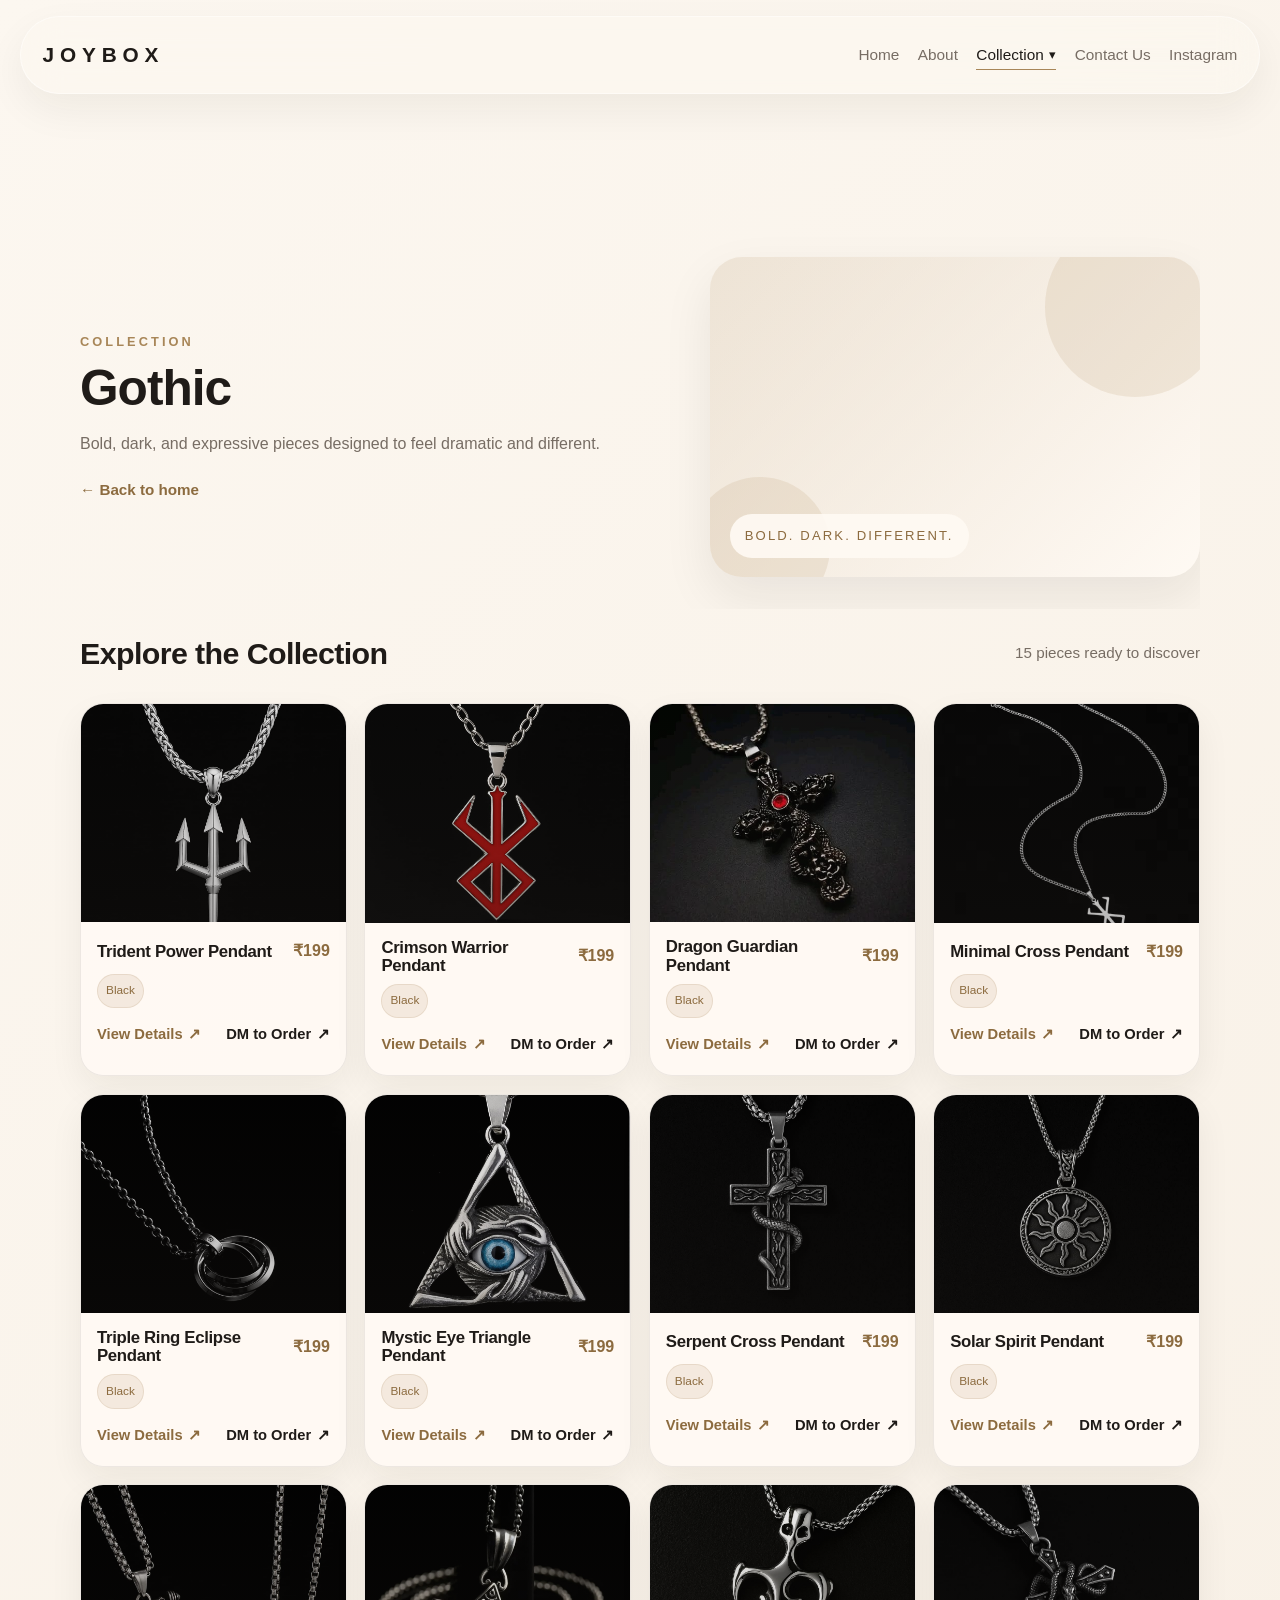
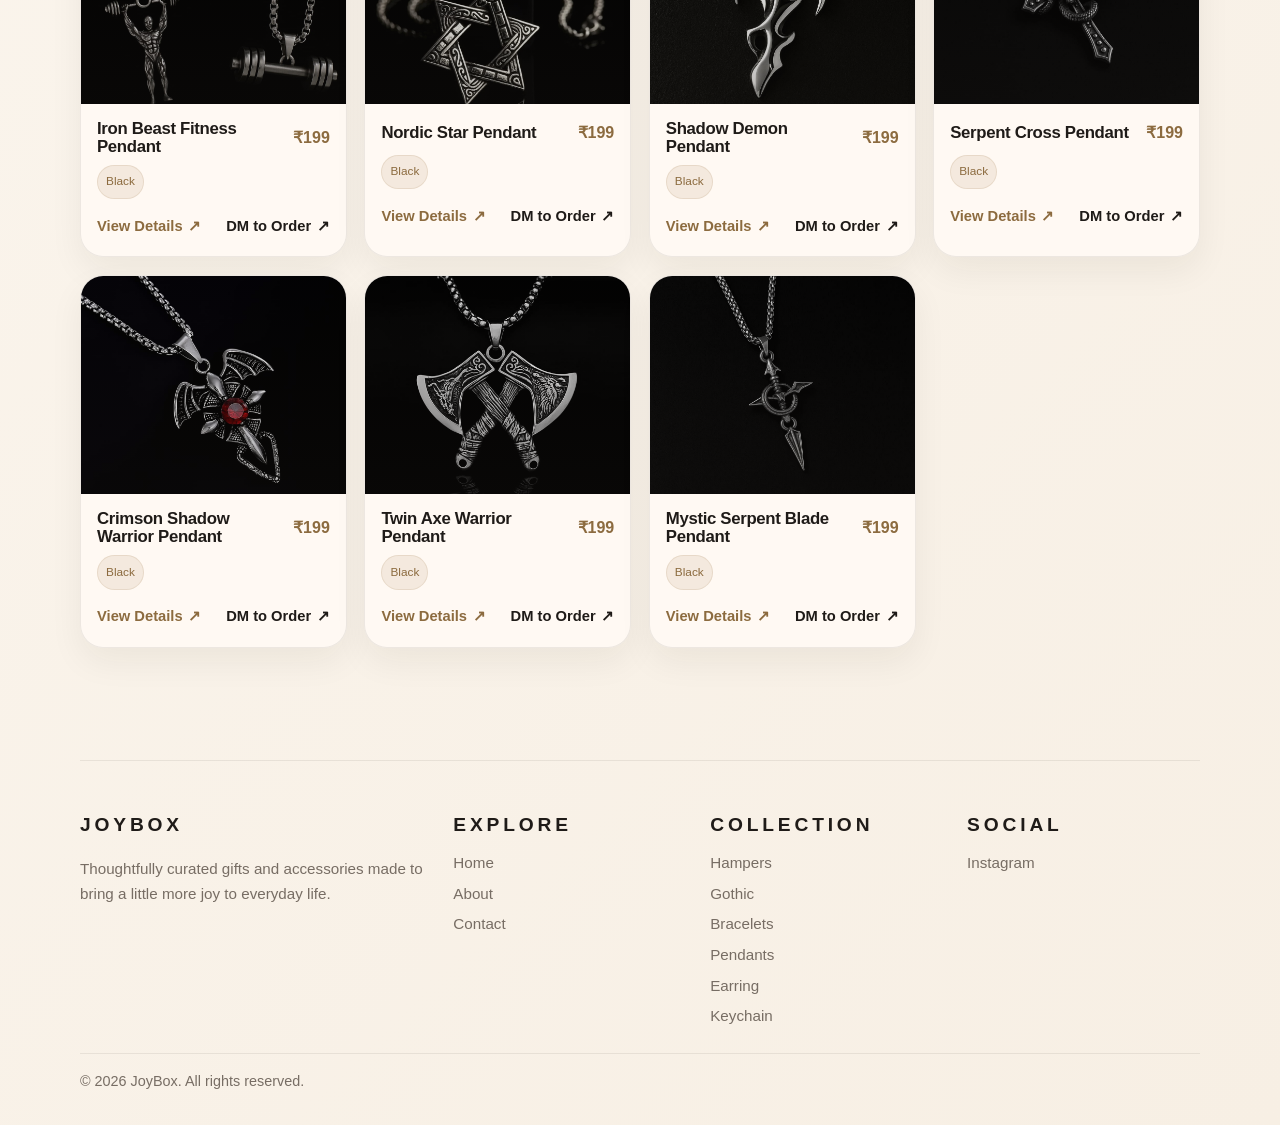
==== gothic.html @ 5531c771 "Create JoyBox website" ====
<!DOCTYPE html>
<html lang="en">
  <head>
    <meta charset="UTF-8" />
    <meta name="viewport" content="width=device-width, initial-scale=1.0" />
    <title>JoyBox | Gothic</title>
    <meta name="description" content="JoyBox gothic collection — bold, dark, expressive pieces shaped with a dramatic edge." />
    <meta property="og:title" content="JoyBox | Gothic" />
    <meta property="og:description" content="Bold, dark, expressive pieces shaped with a dramatic edge." />
    <meta property="og:type" content="website" />
    <meta name="twitter:card" content="summary_large_image" />
    <link rel="stylesheet" href="css/global.css" />
    <link rel="stylesheet" href="css/navbar.css" />
    <link rel="stylesheet" href="css/collection.css" />
  </head>
  <body>
    <header id="navbar-container"></header>

    <main class="collection-page page-shell">
      <section class="collection-hero reveal">
        <div class="collection-hero__content">
          <p class="eyebrow">Collection</p>
          <h1 class="collection-hero__title" data-collection-title>Gothic</h1>
          <p class="collection-hero__copy" data-collection-description>Bold, dark, and expressive pieces shaped with a dramatic edge.</p>
          <a class="collection-hero__nav" href="index.html">← Back to home</a>
        </div>
        <div class="collection-hero__visual">
          <span class="collection-hero__badge">Bold. Dark. Different.</span>
        </div>
      </section>

      <section class="collection-catalog reveal">
        <div class="collection-catalog__head">
          <h2>Explore the Collection</h2>
          <p class="collection-catalog__summary" data-collection-summary></p>
        </div>
        <div class="collection-grid" data-product-grid></div>
      </section>
    </main>
    <footer class="footer page-shell">
    <div class="footer__grid">
      <div>
        <div class="footer__brand">JOYBOX</div>
        <p>Thoughtfully curated gifts and accessories made to bring a little more joy to everyday life.</p>
      </div>
      <div>
        <div class="footer__brand">Explore</div>
        <div class="footer__links">
          <a href="index.html">Home</a>
          <a href="about.html">About</a>
          <a href="contact.html">Contact</a>
        </div>
      </div>
      <div>
        <div class="footer__brand">Collection</div>
        <div class="footer__links">
          <a href="hampers.html">Hampers</a>
          <a href="gothic.html">Gothic</a>
          <a href="bracelets.html">Bracelets</a>
          <a href="pendants.html">Pendants</a>
          <a href="earring.html">Earring</a>
          <a href="keychain.html">Keychain</a>
        </div>
      </div>
      <div>
        <div class="footer__brand">Social</div>
        <div class="footer__links">
          <a href="https://www.instagram.com/joybox.08/" target="_blank" rel="noreferrer noopener">Instagram</a>
        </div>
      </div>
    </div>
    <div class="footer__bottom">© <span data-year></span> JoyBox. All rights reserved.</div>
  </footer>
    <script src="js/main.js"></script>
    <script src="js/navbar.js"></script>
    <script src="js/product-data.js"></script>
    <script src="js/collection.js"></script>
  </body>
</html>
---- css/global.css ----
:root {
  --bg: #fcf7f0;
  --bg-soft: #f7efe4;
  --surface: rgba(255, 250, 244, 0.76);
  --text: #1f1b18;
  --muted: #776d64;
  --accent: #a88658;
  --accent-strong: #8c6b3f;
  --border: rgba(31, 27, 24, 0.12);
  --shadow: 0 20px 50px rgba(31, 27, 24, 0.08);
  --radius: 22px;
  --radius-sm: 14px;
  --container: min(1120px, calc(100% - 2rem));
  --transition: 220ms ease;
  --font-display: "Inter", "Segoe UI", sans-serif;
  --font-body: "Inter", "Segoe UI", sans-serif;
}

* {
  box-sizing: border-box;
}

html {
  scroll-behavior: smooth;
}

body {
  margin: 0;
  font-family: var(--font-body);
  color: var(--text);
  background: linear-gradient(135deg, var(--bg) 0%, var(--bg-soft) 100%);
  line-height: 1.65;
  overflow-x: hidden;
}

a {
  color: inherit;
  text-decoration: none;
}

img {
  max-width: 100%;
  display: block;
}

button {
  font: inherit;
}

main {
  min-height: 100vh;
}

.page-shell {
  width: var(--container);
  margin: 0 auto;
  padding: 8rem 0 5rem;
}

.page-hero {
  max-width: 720px;
  padding: 3rem 0;
}

.eyebrow {
  margin: 0 0 0.6rem;
  text-transform: uppercase;
  letter-spacing: 0.24em;
  font-size: 0.8rem;
  color: var(--accent);
  font-weight: 600;
}

h1,
h2,
h3,
h4 {
  font-family: var(--font-display);
  line-height: 1.08;
  letter-spacing: -0.02em;
  margin: 0 0 1rem;
}

h1 {
  font-size: clamp(2rem, 4vw, 3.1rem);
}

h2 {
  font-size: clamp(1.6rem, 3vw, 2.2rem);
}

.page-copy {
  font-size: 1.02rem;
  color: var(--muted);
  max-width: 60ch;
}

.btn,
.button {
  display: inline-flex;
  align-items: center;
  justify-content: center;
  gap: 0.5rem;
  padding: 0.9rem 1.35rem;
  border-radius: 999px;
  border: 1px solid var(--border);
  background: var(--surface);
  color: var(--text);
  transition: transform var(--transition), background var(--transition), border-color var(--transition);
}

.btn:hover,
.button:hover {
  transform: translateY(-1px);
  border-color: var(--accent);
}

.link-underline {
  position: relative;
}

.link-underline::after {
  content: "";
  position: absolute;
  left: 0;
  bottom: -0.2rem;
  width: 100%;
  height: 1px;
  background: currentColor;
  transform: scaleX(0);
  transform-origin: left;
  transition: transform var(--transition);
}

.link-underline:hover::after,
.link-underline:focus-visible::after,
.nav-link.active::after {
  transform: scaleX(1);
}

.reveal {
  opacity: 0;
  transform: translateY(24px);
  transition: opacity 700ms ease, transform 700ms ease;
}

.reveal.is-visible {
  opacity: 1;
  transform: translateY(0);
}

.reveal-up {
  opacity: 0;
  transform: translateY(18px);
}

.reveal-left {
  opacity: 0;
  transform: translateX(-18px);
}

.reveal-right {
  opacity: 0;
  transform: translateX(18px);
}

.reveal-up.is-visible,
.reveal-left.is-visible,
.reveal-right.is-visible {
  opacity: 1;
  transform: translate(0);
}

.footer {
  padding: 3rem 0 2rem;
  border-top: 1px solid rgba(31, 27, 24, 0.08);
  margin-top: 2rem;
}

.footer__grid {
  display: grid;
  grid-template-columns: 1.2fr 0.8fr 0.8fr 0.8fr;
  gap: 1.5rem;
  align-items: start;
}

.footer__brand {
  font-size: 1.2rem;
  font-weight: 700;
  letter-spacing: 0.2em;
  text-transform: uppercase;
  margin-bottom: 0.6rem;
}

.footer p,
.footer a {
  color: var(--muted);
  font-size: 0.95rem;
  word-break: break-word;
  overflow-wrap: anywhere;
}

.footer__links {
  display: grid;
  gap: 0.35rem;
}

.footer__bottom {
  margin-top: 1.5rem;
  padding-top: 1rem;
  border-top: 1px solid rgba(31, 27, 24, 0.08);
  color: var(--muted);
  font-size: 0.9rem;
}

/* Footer responsive behavior — applies across every page */
@media (max-width: 1024px) {
  .footer__grid {
    grid-template-columns: 1fr 1fr;
    gap: 1.75rem 1.25rem;
  }
}

@media (max-width: 768px) {
  .footer {
    padding: 2.4rem 0 1.6rem;
  }

  .footer__grid {
    grid-template-columns: 1fr;
    gap: 1.4rem;
    text-align: left;
  }

  .footer__brand {
    margin-bottom: 0.4rem;
  }

  .footer__bottom {
    margin-top: 1.2rem;
    text-align: center;
  }
}

@media (max-width: 480px) {
  .footer {
    padding: 2rem 0 1.4rem;
  }

  .footer__grid {
    gap: 1.1rem;
  }

  .footer__brand {
    font-size: 1.05rem;
    letter-spacing: 0.18em;
  }

  .footer p,
  .footer a {
    font-size: 0.9rem;
  }
}

@media (max-width: 390px) {
  .footer {
    padding: 1.8rem 0 1.2rem;
  }

  .footer__grid {
    gap: 0.95rem;
  }

  .footer__brand {
    font-size: 1rem;
    letter-spacing: 0.16em;
  }

  .footer p,
  .footer a {
    font-size: 0.88rem;
  }
}

@media (max-width: 360px) {
  .footer__grid {
    gap: 0.85rem;
  }

  .footer p,
  .footer a {
    font-size: 0.85rem;
  }
}

@media (prefers-reduced-motion: reduce) {
  html {
    scroll-behavior: auto;
  }

  *,
  *::before,
  *::after {
    animation-duration: 0.01ms !important;
    animation-iteration-count: 1 !important;
    transition-duration: 0.01ms !important;
    scroll-behavior: auto !important;
  }

  .reveal,
  .reveal-up,
  .reveal-left,
  .reveal-right {
    opacity: 1 !important;
    transform: none !important;
  }
}

@media (max-width: 768px) {
  .page-shell {
    padding-top: 7rem;
  }
}
---- css/navbar.css ----
:root {
  --nav-height: 78px;
}

body {
  padding-top: 0;
}

.navbar {
  position: sticky;
  top: 0;
  z-index: 1000;
  width: min(100%, 1280px);
  margin: 1rem auto 0;
  padding: 0 1.25rem;
}

.navbar__inner {
  display: flex;
  align-items: center;
  justify-content: space-between;
  gap: 1rem;
  min-height: var(--nav-height);
  padding: 0 1.35rem;
  border: 1px solid rgba(255, 255, 255, 0.45);
  border-radius: 999px;
  background: rgba(252, 247, 240, 0.64);
  backdrop-filter: blur(18px);
  -webkit-backdrop-filter: blur(18px);
  box-shadow: 0 16px 40px rgba(31, 27, 24, 0.06);
  transition: background var(--transition), box-shadow var(--transition), border-color var(--transition), transform var(--transition);
}

.navbar.is-scrolled .navbar__inner {
  background: rgba(252, 247, 240, 0.9);
  border-color: rgba(31, 27, 24, 0.12);
  box-shadow: 0 18px 42px rgba(31, 27, 24, 0.1);
}

.navbar__brand {
  font-size: 1.3rem;
  font-weight: 700;
  letter-spacing: 0.28em;
  text-transform: uppercase;
  color: var(--text);
}

.navbar__brand-strong {
  font-weight: 800;
}

.navbar__links {
  display: flex;
  align-items: center;
  gap: 1.15rem;
}

.nav-link,
.navbar__icon-link {
  position: relative;
  font-size: 0.96rem;
  color: var(--muted);
  padding: 0.3rem 0;
  transition: color var(--transition);
}

.nav-link:hover,
.nav-link:focus-visible,
.navbar__icon-link:hover,
.navbar__icon-link:focus-visible {
  color: var(--text);
}

.nav-link::after,
.navbar__icon-link::after {
  content: "";
  position: absolute;
  left: 0;
  bottom: -0.2rem;
  width: 100%;
  height: 1.5px;
  background: var(--accent);
  transform: scaleX(0);
  transform-origin: left;
  transition: transform var(--transition);
}

.nav-link:hover::after,
.nav-link:focus-visible::after,
.nav-link.active::after,
.navbar__icon-link:hover::after,
.navbar__icon-link:focus-visible::after {
  transform: scaleX(1);
}

.nav-link.active {
  color: var(--text);
}

.navbar__dropdown {
  position: relative;
}

/* Invisible hover bridge between trigger and dropdown panel.
   Prevents the dropdown from closing when the pointer crosses the gap. */
.navbar__dropdown::before {
  content: "";
  position: absolute;
  top: 100%;
  left: 0;
  right: 0;
  height: 0.7rem;
  pointer-events: auto;
}

.navbar__dropdown-toggle {
  display: inline-flex;
  align-items: center;
  gap: 0.35rem;
  background: none;
  border: 0;
  padding: 0;
  color: inherit;
  cursor: pointer;
}

.navbar__dropdown-toggle .caret {
  font-size: 0.8rem;
  transition: transform var(--transition);
}

.navbar__dropdown.is-open .caret {
  transform: rotate(180deg);
}

.navbar__dropdown-panel {
  position: absolute;
  top: 100%;
  left: 0;
  min-width: 180px;
  padding: 0.6rem;
  border: 1px solid rgba(31, 27, 24, 0.08);
  border-radius: var(--radius-sm);
  background: rgba(255, 250, 244, 0.96);
  box-shadow: var(--shadow);
  display: grid;
  gap: 0.2rem;
  opacity: 0;
  transform: translateY(8px);
  pointer-events: none;
  transition: opacity var(--transition), transform var(--transition);
  z-index: 1;
}

.navbar__dropdown.is-open .navbar__dropdown-panel {
  opacity: 1;
  transform: translateY(0);
  pointer-events: auto;
}

.navbar__dropdown-panel a {
  padding: 0.7rem 0.8rem;
  border-radius: 10px;
  color: var(--muted);
  transition: background var(--transition), color var(--transition);
}

.navbar__dropdown-panel a:hover,
.navbar__dropdown-panel a:focus-visible {
  background: rgba(168, 134, 88, 0.1);
  color: var(--text);
}

.navbar__mobile-toggle,
.navbar__mobile-close {
  display: none;
  border: 0;
  background: none;
  padding: 0.25rem;
  cursor: pointer;
}

.navbar__mobile-toggle span {
  display: block;
  width: 24px;
  height: 2px;
  background: var(--text);
  margin: 5px 0;
  border-radius: 999px;
}

.navbar__mobile-menu {
  display: none;
}

@media (max-width: 900px) {
  .navbar__links {
    display: none;
  }

  .navbar__mobile-toggle {
    display: inline-flex;
    flex-direction: column;
    align-items: center;
    justify-content: center;
  }

  .navbar__mobile-menu {
    display: block;
    position: fixed;
    inset: 0 0 0 auto;
    width: min(88vw, 320px);
    padding: 1.2rem;
    background: rgba(252, 247, 240, 0.97);
    box-shadow: -16px 0 48px rgba(31, 27, 24, 0.12);
    transform: translateX(102%);
    transition: transform 280ms ease;
    z-index: 1100;
  }

  .navbar__mobile-menu.is-open {
    transform: translateX(0);
  }

  .navbar__mobile-header {
    display: flex;
    align-items: center;
    justify-content: space-between;
    margin-bottom: 1.4rem;
  }

  .navbar__mobile-nav {
    display: grid;
    gap: 0.35rem;
  }

  .navbar__mobile-nav a,
  .navbar__mobile-nav button {
    width: 100%;
    text-align: left;
    padding: 0.8rem 0.45rem;
    color: var(--text);
    border-radius: 10px;
    transition: background var(--transition), color var(--transition);
  }

  .navbar__mobile-nav a:hover,
  .navbar__mobile-nav a:focus-visible,
  .navbar__mobile-nav button:hover,
  .navbar__mobile-nav button:focus-visible {
    background: rgba(168, 134, 88, 0.12);
    color: var(--accent-strong);
  }

  .navbar__mobile-submenu {
    display: grid;
    gap: 0.2rem;
    padding: 0.3rem 0 0.1rem 1rem;
    max-height: 0;
    overflow: hidden;
    transition: max-height 240ms ease;
  }

  .navbar__mobile-submenu.is-open {
    max-height: 220px;
  }

  .navbar__mobile-submenu a {
    padding: 0.55rem 0.4rem;
    color: var(--muted);
  }

  .navbar__mobile-backdrop {
    position: fixed;
    inset: 0;
    background: rgba(31, 27, 24, 0.25);
    backdrop-filter: blur(2px);
    opacity: 0;
    pointer-events: none;
    transition: opacity 220ms ease;
    z-index: 1050;
  }

  .navbar__mobile-backdrop.is-visible {
    opacity: 1;
    pointer-events: auto;
  }
}

@media (max-width: 480px) {
  .navbar {
    padding: 0 0.85rem;
    margin-top: 0.65rem;
  }

  .navbar__inner {
    min-height: 64px;
    padding: 0 0.95rem;
  }

  .navbar__brand {
    font-size: 1.05rem;
    letter-spacing: 0.2em;
  }
}
---- css/collection.css ----
:root {
  --collection-padding: clamp(1rem, 2vw, 1.4rem);
}

.collection-page {
  padding-bottom: 3rem;
}

.collection-hero {
  position: relative;
  display: grid;
  grid-template-columns: 1.1fr 0.9fr;
  gap: 2rem;
  align-items: center;
  padding: 2.2rem 0 2rem;
  overflow: hidden;
}

.collection-hero__content {
  position: relative;
  z-index: 2;
}

.collection-hero__title {
  font-size: clamp(2rem, 5vw, 3.1rem);
  margin-bottom: 1rem;
}

.collection-hero__copy {
  max-width: 580px;
  color: var(--muted);
  font-size: 1rem;
  margin-bottom: 1.2rem;
}

.collection-hero__nav {
  display: inline-flex;
  align-items: center;
  gap: 0.5rem;
  color: var(--accent-strong);
  font-size: 0.95rem;
  font-weight: 600;
}

.collection-hero__visual {
  position: relative;
  min-height: 320px;
  border-radius: 2rem;
  background: linear-gradient(135deg, rgba(168, 134, 88, 0.16), rgba(255, 250, 244, 0.92));
  box-shadow: var(--shadow);
  overflow: hidden;
}

.collection-hero__visual::before,
.collection-hero__visual::after {
  content: "";
  position: absolute;
  border-radius: 50%;
  background: rgba(168, 134, 88, 0.14);
  animation: floatShape 8s ease-in-out infinite;
}

.collection-hero__visual::before {
  width: 180px;
  height: 180px;
  top: -40px;
  right: -25px;
}

.collection-hero__visual::after {
  width: 140px;
  height: 140px;
  bottom: -40px;
  left: -20px;
  animation-delay: 1.5s;
}

.collection-hero__badge {
  position: absolute;
  left: 1.2rem;
  bottom: 1.2rem;
  padding: 0.7rem 0.95rem;
  border-radius: 999px;
  background: rgba(255, 250, 244, 0.92);
  color: var(--accent-strong);
  font-size: 0.82rem;
  letter-spacing: 0.16em;
  text-transform: uppercase;
  z-index: 2;
}

.collection-catalog {
  padding: 1rem 0 2rem;
}

.collection-catalog__head {
  display: flex;
  align-items: center;
  justify-content: space-between;
  gap: 1rem;
  margin-bottom: 1.4rem;
}

.collection-catalog__head h2 {
  font-size: clamp(1.4rem, 3vw, 1.9rem);
  margin: 0;
}

.collection-catalog__summary {
  color: var(--muted);
  font-size: 0.95rem;
}

.collection-grid {
  display: grid;
  grid-template-columns: repeat(4, minmax(0, 1fr));
  gap: 1.1rem;
}

.product-card {
  position: relative;
  overflow: hidden;
  border-radius: 1.45rem;
  background: rgba(255, 250, 244, 0.9);
  border: 1px solid rgba(31, 27, 24, 0.08);
  box-shadow: 0 14px 34px rgba(31, 27, 24, 0.06);
  transform: translateY(0);
  transition: transform 420ms ease, box-shadow 420ms ease;
}

.product-card:hover {
  transform: translateY(-6px);
  box-shadow: 0 22px 46px rgba(31, 27, 24, 0.1);
}

.product-card__media {
  position: relative;
  aspect-ratio: 4 / 3.3;
  overflow: hidden;
  background: #efe0c2;
}

.product-card__media img {
  width: 100%;
  height: 100%;
  object-fit: cover;
  transition: transform 600ms ease;
}

.product-card:hover .product-card__media img {
  transform: scale(1.06);
}

.product-card__overlay {
  position: absolute;
  inset: 0;
  background: linear-gradient(180deg, rgba(31, 27, 24, 0.08) 0%, rgba(31, 27, 24, 0.28) 100%);
  pointer-events: none;
}

.product-card__body {
  padding: 1rem 1rem 1.15rem;
}

.product-card__meta {
  display: flex;
  align-items: center;
  justify-content: space-between;
  gap: 0.5rem;
  margin-bottom: 0.55rem;
}

.product-card__name {
  margin: 0;
  font-size: 1.05rem;
}

.product-card__price {
  color: var(--accent-strong);
  font-weight: 700;
}

.product-card__description {
  margin: 0 0 0.8rem;
  color: var(--muted);
  font-size: 0.95rem;
  min-height: 3.2em;
}

.product-card__colors {
  display: flex;
  align-items: center;
  gap: 0.4rem;
  flex-wrap: wrap;
  margin-bottom: 0.9rem;
}

.color-pill {
  display: inline-flex;
  align-items: center;
  justify-content: center;
  min-width: 2.15rem;
  height: 2.15rem;
  border-radius: 999px;
  padding: 0 0.5rem;
  font-size: 0.74rem;
  background: rgba(168, 134, 88, 0.13);
  color: var(--accent-strong);
  border: 1px solid rgba(168, 134, 88, 0.16);
}

.color-pill--empty {
  text-transform: uppercase;
  letter-spacing: 0.1em;
  font-size: 0.67rem;
}

.product-card__actions {
  display: flex;
  align-items: center;
  justify-content: space-between;
  gap: 0.8rem;
}

.product-card__link,
.product-card__insta {
  display: inline-flex;
  align-items: center;
  gap: 0.35rem;
  font-size: 0.92rem;
  font-weight: 600;
}

.product-card__link {
  color: var(--accent-strong);
}

.product-card__insta {
  color: var(--text);
}

.product-card__link span,
.product-card__insta span {
  transition: transform 320ms ease;
}

.product-card:hover .product-card__link span,
.product-card:hover .product-card__insta span {
  transform: translateX(2px);
}

.collection-empty {
  padding: 2.2rem 1rem;
  border: 1px dashed rgba(31, 27, 24, 0.16);
  border-radius: 1.4rem;
  color: var(--muted);
  text-align: center;
  background: rgba(255, 250, 244, 0.6);
}

.reveal-card {
  opacity: 0;
  transform: translateY(22px);
  transition: opacity 650ms ease, transform 650ms ease;
}

.reveal-card.is-visible {
  opacity: 1;
  transform: translateY(0);
}

/* Mobile safeguard: ensure every product card is visible regardless of
   IntersectionObserver timing. We keep the entrance animation for desktop
   but force the final state on small screens where IO can be unreliable. */
@media (max-width: 768px) {
  .reveal-card {
    opacity: 1;
    transform: none;
    transition: none;
  }
}

@keyframes floatShape {
  0%,
  100% {
    transform: translate3d(0, 0, 0);
  }
  50% {
    transform: translate3d(0, -10px, 0);
  }
}

/* Create Your Own Hamper — glassmorphism promo card */
.custom-hamper {
  position: relative;
  margin: 2.4rem 0 2.6rem;
  padding: 0;
  border-radius: var(--radius);
}

.custom-hamper__inner {
  position: relative;
  overflow: hidden;
  padding: clamp(1.8rem, 3.6vw, 2.6rem) clamp(1.4rem, 3vw, 2.4rem);
  border-radius: var(--radius);
  background: var(--surface);
  border: 1px solid var(--border);
  box-shadow: var(--shadow);
  backdrop-filter: blur(14px);
  -webkit-backdrop-filter: blur(14px);
  text-align: center;
  isolation: isolate;
}

.custom-hamper__inner::before {
  content: "";
  position: absolute;
  inset: -40%;
  background: radial-gradient(circle at 30% 30%, rgba(168, 134, 88, 0.22), transparent 55%),
              radial-gradient(circle at 75% 70%, rgba(140, 107, 63, 0.18), transparent 60%);
  filter: blur(30px);
  z-index: -1;
  animation: customHamperGlow 9s ease-in-out infinite;
}

.custom-hamper__shape {
  position: absolute;
  border-radius: 50%;
  background: rgba(168, 134, 88, 0.14);
  pointer-events: none;
  animation: floatShape 8s ease-in-out infinite;
  z-index: -1;
}

.custom-hamper__shape--a {
  width: 160px;
  height: 160px;
  top: -50px;
  right: -40px;
}

.custom-hamper__shape--b {
  width: 110px;
  height: 110px;
  bottom: -40px;
  left: -20px;
  animation-delay: 1.5s;
}

.custom-hamper__shape--c {
  width: 70px;
  height: 70px;
  top: 30%;
  left: 8%;
  background: rgba(168, 134, 88, 0.10);
  animation-delay: 3s;
}

.custom-hamper__eyebrow {
  margin-bottom: 0.5rem;
}

.custom-hamper__title {
  font-size: clamp(1.5rem, 3.2vw, 2.05rem);
  margin: 0 0 0.55rem;
  font-family: var(--font-display);
  letter-spacing: -0.02em;
}

.custom-hamper__copy {
  max-width: 52ch;
  margin: 0 auto 1.3rem;
  color: var(--muted);
  font-size: 1rem;
}

.custom-hamper__cta {
  gap: 0.55rem;
  padding: 0.95rem 1.5rem;
  background: linear-gradient(135deg, var(--accent), var(--accent-strong));
  color: #fff;
  border: 1px solid transparent;
  font-weight: 600;
  letter-spacing: 0.01em;
  box-shadow: 0 10px 24px rgba(140, 107, 63, 0.22);
  transition: transform var(--transition), box-shadow var(--transition), background var(--transition);
}

.custom-hamper__cta:hover,
.custom-hamper__cta:focus-visible {
  transform: translateY(-2px);
  box-shadow: 0 14px 30px rgba(140, 107, 63, 0.32);
  background: linear-gradient(135deg, var(--accent-strong), var(--accent));
  border-color: transparent;
}

.custom-hamper__arrow {
  display: inline-block;
  transition: transform var(--transition);
}

.custom-hamper__cta:hover .custom-hamper__arrow,
.custom-hamper__cta:focus-visible .custom-hamper__arrow {
  transform: translateX(4px);
}

@keyframes customHamperGlow {
  0%,
  100% {
    transform: translate3d(0, 0, 0) scale(1);
    opacity: 0.85;
  }
  50% {
    transform: translate3d(0, -8px, 0) scale(1.04);
    opacity: 1;
  }
}

@media (max-width: 1100px) {
  .collection-grid {
    grid-template-columns: repeat(3, minmax(0, 1fr));
  }
}

@media (max-width: 820px) {
  .collection-hero {
    grid-template-columns: 1fr;
  }

  .collection-grid {
    grid-template-columns: repeat(2, minmax(0, 1fr));
  }
}

@media (max-width: 560px) {
  .collection-grid {
    grid-template-columns: 1fr;
  }

  .collection-catalog__head {
    flex-direction: column;
    align-items: flex-start;
  }

  .custom-hamper {
    margin: 1.6rem 0 2rem;
  }

  .custom-hamper__shape--c {
    display: none;
  }

  .custom-hamper__cta {
    width: 100%;
    max-width: 320px;
  }
}

@media (prefers-reduced-motion: reduce) {
  .collection-hero__visual::before,
  .collection-hero__visual::after,
  .product-card,
  .product-card__media img,
  .reveal-card,
  .custom-hamper__inner::before,
  .custom-hamper__shape,
  .custom-hamper__arrow {
    animation: none !important;
    transition: none !important;
    transform: none !important;
    opacity: 1 !important;
  }
}
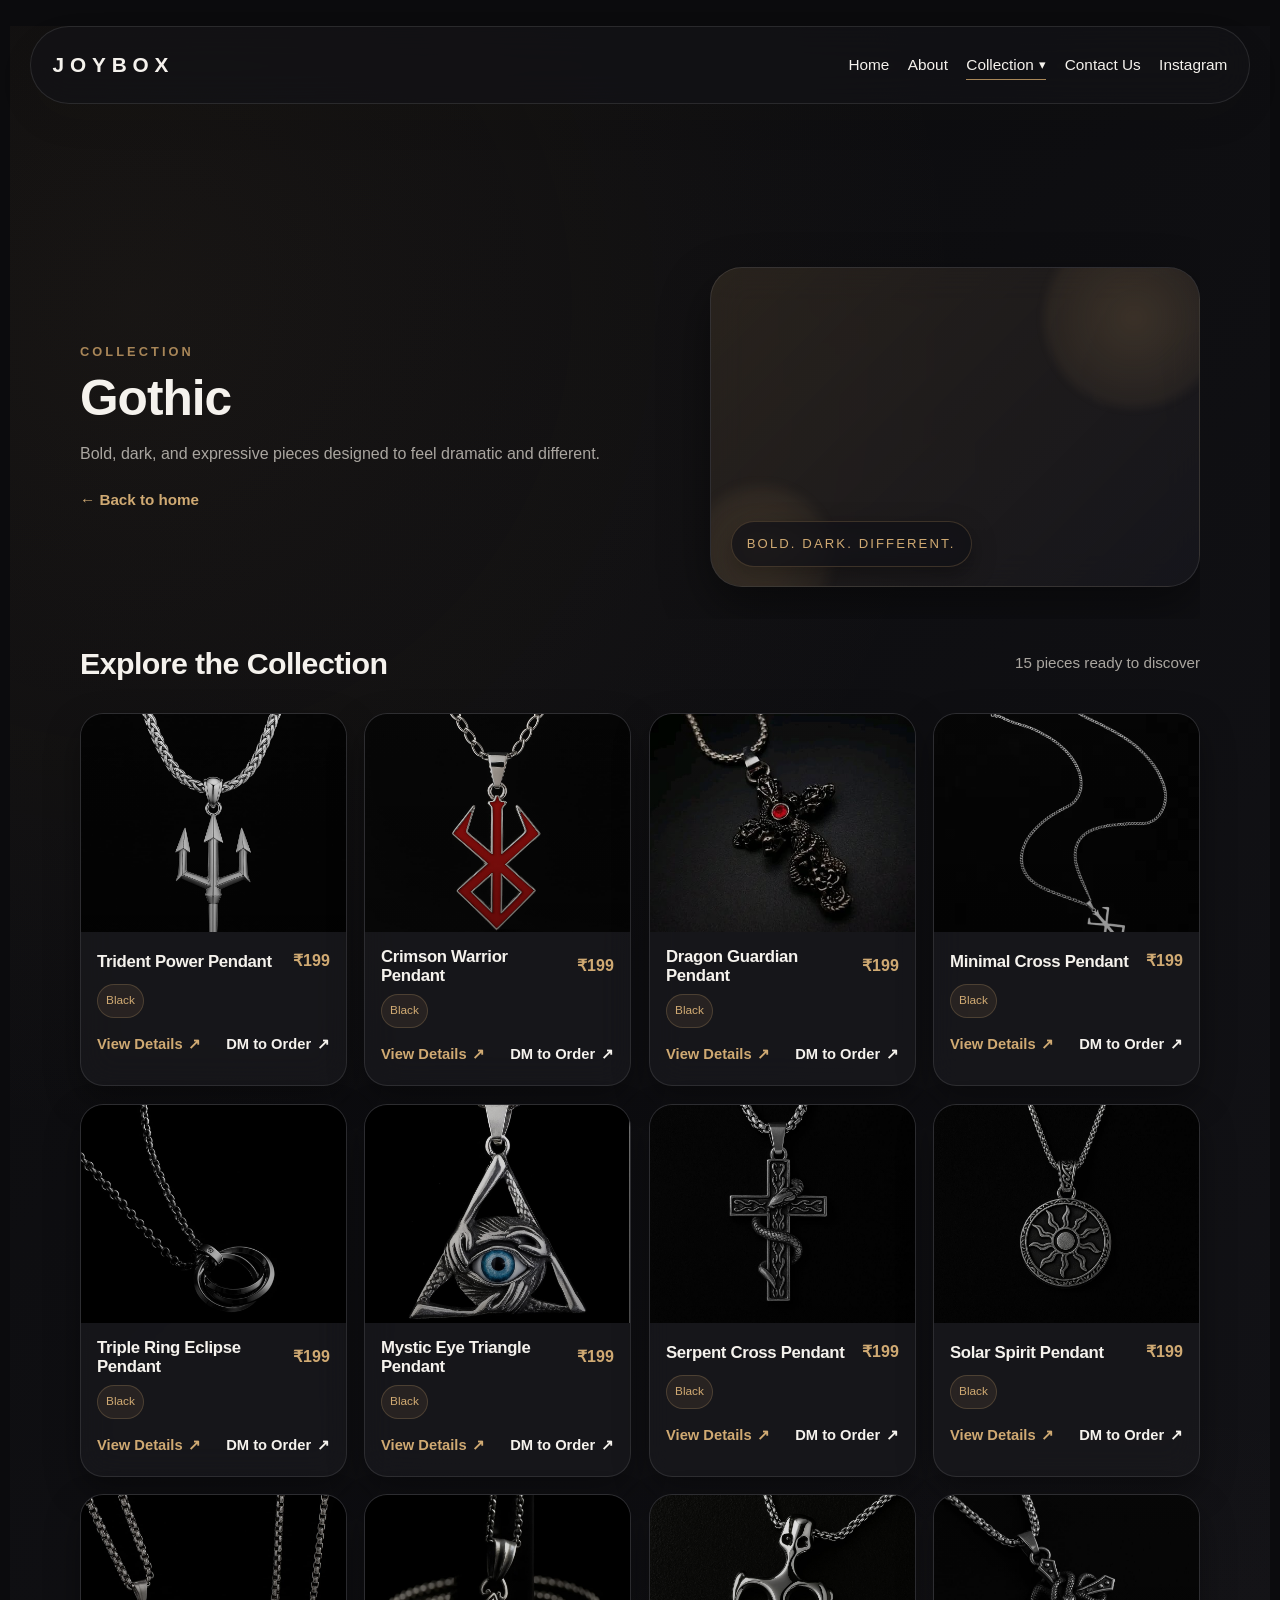
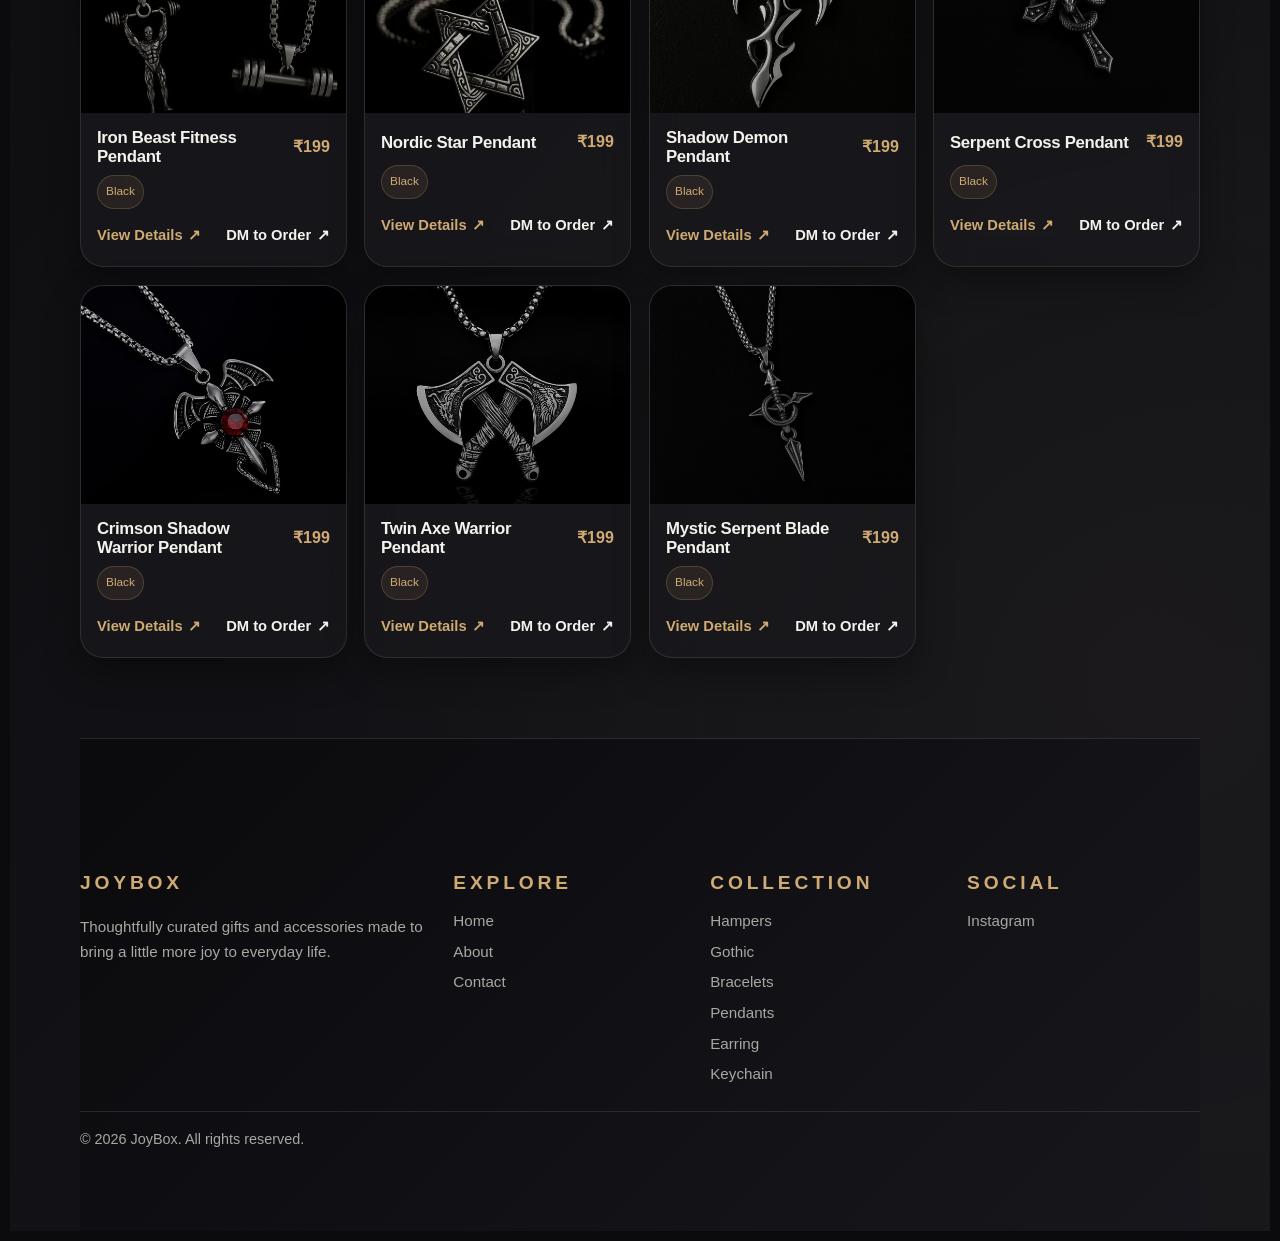
==== commit 6aaafb24: "Update website changes" ====
--- a/gothic.html
+++ b/gothic.html
@@ -1,43 +1,50 @@
 <!DOCTYPE html>
 <html lang="en">
-  <head>
-    <meta charset="UTF-8" />
-    <meta name="viewport" content="width=device-width, initial-scale=1.0" />
-    <title>JoyBox | Gothic</title>
-    <meta name="description" content="JoyBox gothic collection — bold, dark, expressive pieces shaped with a dramatic edge." />
-    <meta property="og:title" content="JoyBox | Gothic" />
-    <meta property="og:description" content="Bold, dark, expressive pieces shaped with a dramatic edge." />
-    <meta property="og:type" content="website" />
-    <meta name="twitter:card" content="summary_large_image" />
-    <link rel="stylesheet" href="css/global.css" />
-    <link rel="stylesheet" href="css/navbar.css" />
-    <link rel="stylesheet" href="css/collection.css" />
-  </head>
-  <body>
-    <header id="navbar-container"></header>
 
-    <main class="collection-page page-shell">
-      <section class="collection-hero reveal">
-        <div class="collection-hero__content">
-          <p class="eyebrow">Collection</p>
-          <h1 class="collection-hero__title" data-collection-title>Gothic</h1>
-          <p class="collection-hero__copy" data-collection-description>Bold, dark, and expressive pieces shaped with a dramatic edge.</p>
-          <a class="collection-hero__nav" href="index.html">← Back to home</a>
-        </div>
-        <div class="collection-hero__visual">
-          <span class="collection-hero__badge">Bold. Dark. Different.</span>
-        </div>
-      </section>
+<head>
+  <meta charset="UTF-8" />
+  <meta name="viewport" content="width=device-width, initial-scale=1.0" />
+  <title>JoyBox | Gothic</title>
+  <meta name="description"
+    content="JoyBox gothic collection — bold, dark, expressive pieces shaped with a dramatic edge." />
+  <meta property="og:title" content="JoyBox | Gothic" />
+  <meta property="og:description" content="Bold, dark, expressive pieces shaped with a dramatic edge." />
+  <meta property="og:type" content="website" />
+  <meta name="twitter:card" content="summary_large_image" />
+  <!-- <link rel="stylesheet" href="css/global.css" /> -->
+ 
+  <link rel="stylesheet" href="css/navbar.css" />
+  <!-- <link rel="stylesheet" href="css/collection.css" /> -->
+   <link rel="stylesheet" href="css/trail.css" />
+   <link rel="stylesheet" href="css/dark.css" />
+</head>
 
-      <section class="collection-catalog reveal">
-        <div class="collection-catalog__head">
-          <h2>Explore the Collection</h2>
-          <p class="collection-catalog__summary" data-collection-summary></p>
-        </div>
-        <div class="collection-grid" data-product-grid></div>
-      </section>
-    </main>
-    <footer class="footer page-shell">
+<body>
+  <header id="navbar-container"></header>
+
+  <main class="collection-page page-shell">
+    <section class="collection-hero reveal">
+      <div class="collection-hero__content">
+        <p class="eyebrow">Collection</p>
+        <h1 class="collection-hero__title" data-collection-title>Gothic</h1>
+        <p class="collection-hero__copy" data-collection-description>Bold, dark, and expressive pieces shaped with a
+          dramatic edge.</p>
+        <a class="collection-hero__nav" href="index.html">← Back to home</a>
+      </div>
+      <div class="collection-hero__visual">
+        <span class="collection-hero__badge">Bold. Dark. Different.</span>
+      </div>
+    </section>
+
+    <section class="collection-catalog reveal">
+      <div class="collection-catalog__head">
+        <h2>Explore the Collection</h2>
+        <p class="collection-catalog__summary" data-collection-summary></p>
+      </div>
+      <div class="collection-grid" data-product-grid></div>
+    </section>
+  </main>
+  <footer class="footer page-shell">
     <div class="footer__grid">
       <div>
         <div class="footer__brand">JOYBOX</div>
@@ -71,9 +78,10 @@
     </div>
     <div class="footer__bottom">© <span data-year></span> JoyBox. All rights reserved.</div>
   </footer>
-    <script src="js/main.js"></script>
-    <script src="js/navbar.js"></script>
-    <script src="js/product-data.js"></script>
-    <script src="js/collection.js"></script>
-  </body>
-</html>
+  <script src="js/main.js"></script>
+  <script src="js/navbar.js"></script>
+  <script src="js/product-data.js"></script>
+  <script src="js/collection.js"></script>
+</body>
+
+</html>
--- a/css/navbar.css
+++ b/css/navbar.css
@@ -262,7 +262,8 @@
   }
 
   .navbar__mobile-submenu.is-open {
-    max-height: 220px;
+    max-height: 320px;
+    overflow-y: auto;
   }
 
   .navbar__mobile-submenu a {
--- a/css/collection.css
+++ b/css/collection.css
@@ -277,6 +277,10 @@
     opacity: 1;
     transform: none;
     transition: none;
+  }
+
+  .product-card__media {
+    min-height: 200px;
   }
 }
 
--- a/css/trail.css
+++ b/css/trail.css
@@ -0,0 +1,1424 @@
+ 
+    :root {
+      --bg: #fcf7f0;
+      --bg-soft: #f7efe4;
+      --surface: rgba(255, 250, 244, 0.76);
+      --text: #1f1b18;
+      --muted: #776d64;
+      --accent: #a88658;
+      --accent-strong: #8c6b3f;
+      --border: rgba(31, 27, 24, 0.12);
+      --shadow: 0 20px 50px rgba(31, 27, 24, 0.08);
+      --radius: 22px;
+      --radius-sm: 14px;
+      --container: min(1120px, calc(100% - 2rem));
+      --transition: 220ms ease;
+      --font-display: "Inter", "Segoe UI", sans-serif;
+      --font-body: "Inter", "Segoe UI", sans-serif;
+    }
+
+    * {
+      box-sizing: border-box;
+    }
+
+    html {
+      scroll-behavior: smooth;
+    }
+
+    body {
+      margin: 0;
+      font-family: var(--font-body);
+      color: var(--text);
+      background: linear-gradient(135deg, var(--bg) 0%, var(--bg-soft) 100%);
+      line-height: 1.65;
+      overflow-x: hidden;
+    }
+
+    body.gothic-page {
+      --bg: #0d0b0a;
+      --bg-soft: #15121f;
+      --surface: rgba(20, 18, 24, 0.72);
+      --text: #e8e3db;
+      --muted: #a89b8f;
+      --accent: #b85c66;
+      --accent-strong: #d67079;
+      --border: rgba(255, 255, 255, 0.08);
+      --shadow: 0 20px 50px rgba(0, 0, 0, 0.4);
+      background: linear-gradient(135deg, #0d0b0a 0%, #15121f 100%);
+      margin: 10px;
+    }
+
+    a {
+      color: inherit;
+      text-decoration: none;
+    }
+
+    img {
+      max-width: 100%;
+      display: block;
+    }
+
+    button {
+      font: inherit;
+    }
+
+    main {
+      min-height: 100vh;
+    }
+
+    .page-shell {
+      width: var(--container);
+      margin: 0 auto;
+      padding: 8rem 0 5rem;
+    }
+
+    .page-hero {
+      max-width: 720px;
+      padding: 3rem 0;
+    }
+
+    .eyebrow {
+      margin: 0 0 0.6rem;
+      text-transform: uppercase;
+      letter-spacing: 0.24em;
+      font-size: 0.8rem;
+      color: var(--accent);
+      font-weight: 600;
+    }
+
+    h1,
+    h2,
+    h3,
+    h4 {
+      font-family: var(--font-display);
+      line-height: 1.08;
+      letter-spacing: -0.02em;
+      margin: 0 0 1rem;
+    }
+
+    h1 {
+      font-size: clamp(2rem, 4vw, 3.1rem);
+    }
+
+    h2 {
+      font-size: clamp(1.6rem, 3vw, 2.2rem);
+    }
+
+    .page-copy {
+      font-size: 1.02rem;
+      color: var(--muted);
+      max-width: 60ch;
+    }
+
+    .btn,
+    .button {
+      display: inline-flex;
+      align-items: center;
+      justify-content: center;
+      gap: 0.5rem;
+      padding: 0.9rem 1.35rem;
+      border-radius: 999px;
+      border: 1px solid var(--border);
+      background: var(--surface);
+      color: var(--text);
+      transition: transform var(--transition), background var(--transition), border-color var(--transition);
+    }
+
+    .btn:hover,
+    .button:hover {
+      transform: translateY(-1px);
+      border-color: var(--accent);
+    }
+
+    .link-underline {
+      position: relative;
+    }
+
+    .link-underline::after {
+      content: "";
+      position: absolute;
+      left: 0;
+      bottom: -0.2rem;
+      width: 100%;
+      height: 1px;
+      background: currentColor;
+      transform: scaleX(0);
+      transform-origin: left;
+      transition: transform var(--transition);
+    }
+
+    .link-underline:hover::after,
+    .link-underline:focus-visible::after,
+    .nav-link.active::after {
+      transform: scaleX(1);
+    }
+
+
+
+    .footer {
+      padding: 3rem 0 2rem;
+      border-top: 1px solid rgba(31, 27, 24, 0.08);
+      margin-top: 2rem;
+    }
+
+    .footer__grid {
+      display: grid;
+      grid-template-columns: 1.2fr 0.8fr 0.8fr 0.8fr;
+      gap: 1.5rem;
+      align-items: start;
+    }
+
+    .footer__brand {
+      font-size: 1.2rem;
+      font-weight: 700;
+      letter-spacing: 0.2em;
+      text-transform: uppercase;
+      margin-bottom: 0.6rem;
+    }
+
+    .footer p,
+    .footer a {
+      color: var(--muted);
+      font-size: 0.95rem;
+      word-break: break-word;
+      overflow-wrap: anywhere;
+    }
+
+    .footer__links {
+      display: grid;
+      gap: 0.35rem;
+    }
+
+    .footer__bottom {
+      margin-top: 1.5rem;
+      padding-top: 1rem;
+      border-top: 1px solid rgba(31, 27, 24, 0.08);
+      color: var(--muted);
+      font-size: 0.9rem;
+    }
+
+    /* Footer responsive behavior — applies across every page */
+    @media (max-width: 1024px) {
+      .footer__grid {
+        grid-template-columns: 1fr 1fr;
+        gap: 1.75rem 1.25rem;
+      }
+    }
+
+    @media (max-width: 768px) {
+      .footer {
+        padding: 2.4rem 0 1.6rem;
+      }
+
+      .footer__grid {
+        grid-template-columns: 1fr;
+        gap: 1.4rem;
+        text-align: left;
+      }
+
+      .footer__brand {
+        margin-bottom: 0.4rem;
+      }
+
+      .footer__bottom {
+        margin-top: 1.2rem;
+        text-align: center;
+      }
+    }
+
+    @media (max-width: 480px) {
+      .footer {
+        padding: 2rem 0 1.4rem;
+      }
+
+      .footer__grid {
+        gap: 1.1rem;
+      }
+
+      .footer__brand {
+        font-size: 1.05rem;
+        letter-spacing: 0.18em;
+      }
+
+      .footer p,
+      .footer a {
+        font-size: 0.9rem;
+      }
+    }
+
+    @media (max-width: 390px) {
+      .footer {
+        padding: 1.8rem 0 1.2rem;
+      }
+
+      .footer__grid {
+        gap: 0.95rem;
+      }
+
+      .footer__brand {
+        font-size: 1rem;
+        letter-spacing: 0.16em;
+      }
+
+      .footer p,
+      .footer a {
+        font-size: 0.88rem;
+      }
+    }
+
+    @media (max-width: 360px) {
+      .footer__grid {
+        gap: 0.85rem;
+      }
+
+      .footer p,
+      .footer a {
+        font-size: 0.85rem;
+      }
+    }
+    /* GOTHIC COLLECTION — Dark Glassmorphism Theme */
+
+/* Override global theme for Gothic pages */
+body.gothic-page {
+  --bg: #0d0b0a;
+  --bg-soft: #15121f;
+  --surface: rgba(20, 18, 24, 0.72);
+  --text: #e8e3db;
+  --muted: #a89b8f;
+  --accent: #b85c66;
+  --accent-strong: #d67079;
+  --border: rgba(255, 255, 255, 0.08);
+  --shadow: 0 20px 50px rgba(0, 0, 0, 0.4);
+  background: linear-gradient(135deg, #0d0b0a 0%, #15121f 100%);
+  margin: 10px;
+}
+
+/* Hero Section — Dark Glassmorphism */
+.gothic-page .collection-hero {
+  overflow: hidden;
+  position: relative;
+  /* margin-bottom: 20px; */
+}
+
+.gothic-page .collection-hero__content {
+  position: relative;
+  z-index: 2;
+}
+
+.gothic-page .collection-hero__title {
+  color: #fff;
+  font-weight: 700;
+}
+
+.gothic-page .collection-hero__copy {
+  color: var(--muted);
+}
+
+.gothic-page .collection-hero__nav {
+  color: var(--accent-strong);
+}
+
+.gothic-page .collection-hero__nav:hover {
+  opacity: 0.8;
+  transition: opacity var(--transition);
+}
+
+.gothic-page .collection-hero__visual {
+  position: relative;
+  min-height: 320px;
+  border-radius: 2rem;
+  background: linear-gradient(135deg, rgba(182, 92, 102, 0.12), rgba(30, 28, 32, 0.88));
+  backdrop-filter: blur(20px);
+  -webkit-backdrop-filter: blur(20px);
+  border: 1px solid rgba(214, 112, 121, 0.16);
+  box-shadow: 0 20px 50px rgba(0, 0, 0, 0.5), inset 0 1px 1px rgba(255, 255, 255, 0.05);
+  overflow: hidden;
+}
+
+.gothic-page .collection-hero__visual::before,
+.gothic-page .collection-hero__visual::after {
+  content: "";
+  position: absolute;
+  border-radius: 50%;
+  background: radial-gradient(circle, rgba(214, 112, 121, 0.2), rgba(214, 112, 121, 0.02));
+  animation: floatGothicShape 8s ease-in-out infinite;
+}
+
+.gothic-page .collection-hero__visual::before {
+  width: 200px;
+  height: 200px;
+  top: -60px;
+  right: -40px;
+}
+
+.gothic-page .collection-hero__visual::after {
+  width: 160px;
+  height: 160px;
+  bottom: -60px;
+  left: -30px;
+  animation-delay: 1.5s;
+}
+
+.gothic-page .collection-hero__badge {
+  position: absolute;
+  left: 1.2rem;
+  bottom: 1.2rem;
+  padding: 0.7rem 0.95rem;
+  border-radius: 999px;
+  background: rgba(30, 28, 32, 0.8);
+  backdrop-filter: blur(12px);
+  -webkit-backdrop-filter: blur(12px);
+  border: 1px solid rgba(214, 112, 121, 0.24);
+  color: var(--accent-strong);
+  font-size: 0.82rem;
+  letter-spacing: 0.16em;
+  text-transform: uppercase;
+  z-index: 2;
+  box-shadow: 0 8px 24px rgba(0, 0, 0, 0.3);
+}
+
+/* Catalog Section */
+.gothic-page .collection-catalog {
+  padding: 1rem 0 2rem;
+  margin: 5rem;
+}
+
+.gothic-page .collection-catalog__head {
+  display: flex;
+  align-items: center;
+  justify-content: space-between;
+  gap: 1rem;
+  margin-bottom: 1.4rem;
+}
+
+.gothic-page .collection-catalog__head h2 {
+  color: #fff;
+}
+
+.gothic-page .collection-catalog__summary {
+  color: var(--muted);
+}
+
+/* Product Grid */
+.gothic-page .collection-grid {
+  display: grid;
+  grid-template-columns: repeat(4, minmax(0, 1fr));
+  gap: 1.1rem;
+}
+
+/* Dark Glassmorphic Product Card */
+.gothic-page .product-card {
+  position: relative;
+  overflow: hidden;
+  border-radius: 1.45rem;
+  background: rgba(20, 18, 24, 0.6);
+  border: 1px solid rgba(214, 112, 121, 0.14);
+  backdrop-filter: blur(16px);
+  -webkit-backdrop-filter: blur(16px);
+  box-shadow: 0 12px 32px rgba(0, 0, 0, 0.4), inset 0 1px 1px rgba(255, 255, 255, 0.04);
+  transform: translateY(0);
+  transition: transform 420ms ease, box-shadow 420ms ease, border-color 420ms ease;
+}
+
+.gothic-page .product-card:hover {
+  transform: translateY(-6px);
+  border-color: rgba(214, 112, 121, 0.28);
+  box-shadow: 0 18px 48px rgba(214, 112, 121, 0.15), inset 0 1px 1px rgba(255, 255, 255, 0.06);
+}
+
+/* Card Media */
+.gothic-page .product-card__media {
+  position: relative;
+  aspect-ratio: 4 / 3.3;
+  overflow: hidden;
+  background: #1a1620;
+}
+
+.gothic-page .product-card__media img {
+  width: 100%;
+  height: 100%;
+  object-fit: cover;
+  transition: transform 600ms ease;
+}
+
+.gothic-page .product-card:hover .product-card__media img {
+  transform: scale(1.06);
+}
+
+.gothic-page .product-card__overlay {
+  position: absolute;
+  inset: 0;
+  background: linear-gradient(180deg, rgba(0, 0, 0, 0.12) 0%, rgba(0, 0, 0, 0.36) 100%);
+  pointer-events: none;
+}
+
+/* Card Body */
+.gothic-page .product-card__body {
+  padding: 1rem 1rem 1.15rem;
+}
+
+.gothic-page .product-card__meta {
+  display: flex;
+  align-items: center;
+  justify-content: space-between;
+  gap: 0.5rem;
+  margin-bottom: 0.55rem;
+}
+
+.gothic-page .product-card__name {
+  margin: 0;
+  font-size: 1.05rem;
+  color: #fff;
+}
+
+.gothic-page .product-card__price {
+  color: var(--accent-strong);
+  font-weight: 700;
+}
+
+/* Color Pills */
+.gothic-page .product-card__colors {
+  display: flex;
+  align-items: center;
+  gap: 0.4rem;
+  flex-wrap: wrap;
+  margin-bottom: 0.9rem;
+}
+
+.gothic-page .color-pill {
+  display: inline-flex;
+  align-items: center;
+  justify-content: center;
+  min-width: 2.15rem;
+  height: 2.15rem;
+  border-radius: 999px;
+  padding: 0 0.5rem;
+  font-size: 0.74rem;
+  background: rgba(214, 112, 121, 0.1);
+  color: var(--accent-strong);
+  border: 1px solid rgba(214, 112, 121, 0.2);
+  transition: background 320ms ease, border-color 320ms ease;
+}
+
+.gothic-page .color-pill:hover {
+  background: rgba(214, 112, 121, 0.18);
+  border-color: rgba(214, 112, 121, 0.32);
+}
+
+.gothic-page .color-pill--empty {
+  text-transform: uppercase;
+  letter-spacing: 0.1em;
+  font-size: 0.67rem;
+}
+
+/* Card Actions */
+.gothic-page .product-card__actions {
+  display: flex;
+  align-items: center;
+  justify-content: space-between;
+  gap: 0.8rem;
+}
+
+.gothic-page .product-card__link,
+.gothic-page .product-card__insta {
+  display: inline-flex;
+  align-items: center;
+  gap: 0.35rem;
+  font-size: 0.92rem;
+  font-weight: 600;
+  transition: color 320ms ease;
+}
+
+.gothic-page .product-card__link {
+  color: var(--accent-strong);
+}
+
+.gothic-page .product-card__link:hover {
+  opacity: 0.8;
+}
+
+.gothic-page .product-card__insta {
+  color: #e8e3db;
+}
+
+.gothic-page .product-card__insta:hover {
+  color: var(--accent-strong);
+}
+
+.gothic-page .product-card__link span,
+.gothic-page .product-card__insta span {
+  transition: transform 320ms ease;
+}
+
+.gothic-page .product-card:hover .product-card__link span,
+.gothic-page .product-card:hover .product-card__insta span {
+  transform: translateX(2px);
+}
+
+/* Reveal Animation */
+.gothic-page .reveal-card {
+  opacity: 0;
+  transform: translateY(22px);
+  transition: opacity 650ms ease, transform 650ms ease;
+}
+
+.gothic-page .reveal-card.is-visible {
+  opacity: 1;
+  transform: translateY(0);
+}
+
+/* Empty State */
+.gothic-page .collection-empty {
+  padding: 2.2rem 1rem;
+  border: 1px dashed rgba(255, 255, 255, 0.12);
+  border-radius: 1.4rem;
+  color: var(--muted);
+  text-align: center;
+  background: rgba(20, 18, 24, 0.4);
+}
+
+/* Responsive — Mobile */
+@media (max-width: 1024px) {
+  .gothic-page .collection-grid {
+    grid-template-columns: repeat(3, minmax(0, 1fr));
+  }
+}
+
+@media (max-width: 768px) {
+  .gothic-page .collection-hero {
+    grid-template-columns: 1fr;
+    gap: 1.5rem;
+  }
+
+  .gothic-page .collection-hero__visual {
+    min-height: 240px;
+  }
+
+  .gothic-page .collection-grid {
+    grid-template-columns: repeat(2, minmax(0, 1fr));
+    gap: 0.9rem;
+  }
+
+  .gothic-page .reveal-card {
+    opacity: 1;
+    transform: none;
+    transition: none;
+  }
+
+  .gothic-page .product-card__media {
+    min-height: 200px;
+  }
+}
+
+@media (max-width: 480px) {
+  .gothic-page .collection-grid {
+    grid-template-columns: 1fr;
+  }
+
+  .gothic-page .collection-hero__visual {
+    min-height: 200px;
+  }
+
+  .gothic-page .collection-hero__badge {
+    font-size: 0.75rem;
+    padding: 0.6rem 0.8rem;
+  }
+}
+
+/* Animations */
+@keyframes floatGothicShape {
+  0%,
+  100% {
+    transform: translate3d(0, 0, 0);
+  }
+  50% {
+    transform: translate3d(0, -12px, 0);
+  }
+}
+
+/* Navbar Adjustment for Dark Theme */
+.gothic-page .navbar__inner {
+  background: rgba(20, 18, 24, 0.64);
+  border: 1px solid rgba(255, 255, 255, 0.08);
+  backdrop-filter: blur(18px);
+  -webkit-backdrop-filter: blur(18px);
+  color: #e8e3db;
+}
+
+.gothic-page .navbar.is-scrolled .navbar__inner {
+  background: rgba(20, 18, 24, 0.92);
+  border-color: rgba(255, 255, 255, 0.12);
+}
+
+.gothic-page .navbar__brand {
+  color: #fff;
+}
+
+/* Footer Adjustment for Dark Theme */
+.gothic-page .footer {
+  background: linear-gradient(135deg, rgba(15, 11, 10, 0.95) 0%, rgba(21, 18, 31, 0.95) 100%);
+  border-top: 1px solid rgba(255, 255, 255, 0.08);
+}
+
+.gothic-page .footer__brand {
+  color: var(--accent-strong);
+}
+
+.gothic-page .footer__links a {
+  color: #e8e3db;
+  transition: color 320ms ease;
+}
+
+.gothic-page .footer__links a:hover {
+  color: var(--accent-strong);
+}
+
+.gothic-page .footer__bottom {
+  color: var(--muted);
+  border-top: 1px solid rgba(255, 255, 255, 0.06);
+}
+
+/* Eyebrow label styling */
+.gothic-page .eyebrow {
+  color: var(--accent-strong);
+}
+
+.footer {
+  padding: 3rem 0 2rem;
+  border-top: 1px solid rgba(31, 27, 24, 0.08);
+  margin-top: 2rem;
+}
+
+.footer__grid {
+  display: grid;
+  grid-template-columns: 1.2fr 0.8fr 0.8fr 0.8fr;
+  gap: 1.5rem;
+  align-items: start;
+}
+
+.footer__brand {
+  font-size: 1.2rem;
+  font-weight: 700;
+  letter-spacing: 0.2em;
+  text-transform: uppercase;
+  margin-bottom: 0.6rem;
+}
+
+.footer p,
+.footer a {
+  color: var(--muted);
+  font-size: 0.95rem;
+  word-break: break-word;
+  overflow-wrap: anywhere;
+}
+
+.footer__links {
+  display: grid;
+  gap: 0.35rem;
+}
+
+.footer__bottom {
+  margin-top: 1.5rem;
+  padding-top: 1rem;
+  border-top: 1px solid rgba(31, 27, 24, 0.08);
+  color: var(--muted);
+  font-size: 0.9rem;
+}
+@media (max-width: 1024px) {
+  .gothic-page .collection-catalog {
+  padding: 1rem 0 2rem;
+  margin: 1rem;
+}
+  .footer__grid {
+    grid-template-columns: 1fr 1fr;
+    gap: 1.75rem 1.25rem;
+  }
+}
+
+@media (max-width: 768px) {
+  .gothic-page .collection-catalog {
+  padding: 1rem 0 2rem;
+  margin: 1rem;
+}
+  .footer {
+    padding: 2.4rem 0 1.6rem;
+  }
+
+  .footer__grid {
+    grid-template-columns: 1fr;
+    gap: 1.4rem;
+    text-align: left;
+  }
+
+  .footer__brand {
+    margin-bottom: 0.4rem;
+  }
+
+  .footer__bottom {
+    margin-top: 1.2rem;
+    text-align: center;
+  }
+}
+
+@media (max-width: 480px) {
+  .gothic-page .collection-catalog {
+  padding: 1rem 0 2rem;
+  margin: 1rem;
+}
+  .footer {
+    padding: 2rem 0 1.4rem;
+  }
+
+  .footer__grid {
+    gap: 1.1rem;
+  }
+
+  .footer__brand {
+    font-size: 1.05rem;
+    letter-spacing: 0.18em;
+  }
+
+  .footer p,
+  .footer a {
+    font-size: 0.9rem;
+  }
+}
+
+@media (max-width: 390px) {
+  .footer {
+    padding: 1.8rem 0 1.2rem;
+  }
+
+  .footer__grid {
+    gap: 0.95rem;
+  }
+
+  .footer__brand {
+    font-size: 1rem;
+    letter-spacing: 0.16em;
+  }
+
+  .footer p,
+  .footer a {
+    font-size: 0.88rem;
+  }
+}
+
+@media (max-width: 360px) {
+  .footer__grid {
+    gap: 0.85rem;
+  }
+
+  .footer p,
+  .footer a {
+    font-size: 0.85rem;
+  }
+}
+* {
+  box-sizing: border-box;
+  
+}
+
+html {
+  scroll-behavior: smooth;
+  margin: 10px;
+}
+
+body {
+  margin: 0;
+  font-family: var(--font-body);
+  color: var(--text);
+  background: linear-gradient(135deg, var(--bg) 0%, var(--bg-soft) 100%);
+  line-height: 1.65;
+  overflow-x: hidden;
+}
+
+a {
+  color: inherit;
+  text-decoration: none;
+}
+
+img {
+  max-width: 100%;
+  display: block;
+}
+
+button {
+  font: inherit;
+}
+
+main {
+  min-height: 100vh;
+}
+
+.page-shell {
+  width: var(--container);
+  margin: 0 auto;
+  padding: 8rem 0 5rem;
+}
+
+.page-hero {
+  max-width: 720px;
+  padding: 3rem 0;
+}
+
+.eyebrow {
+  margin: 0 0 0.6rem;
+  text-transform: uppercase;
+  letter-spacing: 0.24em;
+  font-size: 0.8rem;
+  color: var(--accent);
+  font-weight: 600;
+}
+
+
+h1,
+h2,
+h3,
+h4 {
+  font-family: var(--font-display);
+  line-height: 1.08;
+  letter-spacing: -0.02em;
+  margin: 0 0 1rem;
+}
+
+h1 {
+  font-size: clamp(2rem, 4vw, 3.1rem);
+}
+
+h2 {
+  font-size: clamp(1.6rem, 3vw, 2.2rem);
+}
+
+.page-copy {
+  font-size: 1.02rem;
+  color: var(--muted);
+  max-width: 60ch;
+}
+
+.btn,
+.button {
+  display: inline-flex;
+  align-items: center;
+  justify-content: center;
+  gap: 0.5rem;
+  padding: 0.9rem 1.35rem;
+  border-radius: 999px;
+  border: 1px solid var(--border);
+  background: var(--surface);
+  color: var(--text);
+  transition: transform var(--transition), background var(--transition), border-color var(--transition);
+}
+
+.btn:hover,
+.button:hover {
+  transform: translateY(-1px);
+  border-color: var(--accent);
+}
+
+.link-underline {
+  position: relative;
+}
+
+.link-underline::after {
+  content: "";
+  position: absolute;
+  left: 0;
+  bottom: -0.2rem;
+  width: 100%;
+  height: 1px;
+  background: currentColor;
+  transform: scaleX(0);
+  transform-origin: left;
+  transition: transform var(--transition);
+}
+
+.link-underline:hover::after,
+.link-underline:focus-visible::after,
+.nav-link.active::after {
+  transform: scaleX(1);
+}
+@media (max-width: 768px) {
+  .page-shell {
+    padding-top: 7rem;
+  }
+}
+
+
+:root {
+  --collection-padding: clamp(1rem, 2vw, 1.4rem);
+}
+
+.collection-page {
+  padding-bottom: 3rem;
+}
+
+.collection-hero {
+  position: relative;
+  display: grid;
+  grid-template-columns: 1.1fr 0.9fr;
+  gap: 2rem;
+  align-items: center;
+  padding: 2.2rem 0 2rem;
+  overflow: hidden;
+}
+
+.collection-hero__content {
+  position: relative;
+  z-index: 2;
+}
+
+.collection-hero__title {
+  font-size: clamp(2rem, 5vw, 3.1rem);
+  margin-bottom: 1rem;
+}
+
+.collection-hero__copy {
+  max-width: 580px;
+  color: var(--muted);
+  font-size: 1rem;
+  margin-bottom: 1.2rem;
+}
+
+.collection-hero__nav {
+  display: inline-flex;
+  align-items: center;
+  gap: 0.5rem;
+  color: var(--accent-strong);
+  font-size: 0.95rem;
+  font-weight: 600;
+}
+
+.collection-hero__visual {
+  position: relative;
+  min-height: 320px;
+  border-radius: 2rem;
+  background: linear-gradient(135deg, rgba(168, 134, 88, 0.16), rgba(255, 250, 244, 0.92));
+  box-shadow: var(--shadow);
+  overflow: hidden;
+}
+
+.collection-hero__visual::before,
+.collection-hero__visual::after {
+  content: "";
+  position: absolute;
+  border-radius: 50%;
+  background: rgba(168, 134, 88, 0.14);
+  animation: floatShape 8s ease-in-out infinite;
+}
+
+.collection-hero__visual::before {
+  width: 180px;
+  height: 180px;
+  top: -40px;
+  right: -25px;
+}
+
+.collection-hero__visual::after {
+  width: 140px;
+  height: 140px;
+  bottom: -40px;
+  left: -20px;
+  animation-delay: 1.5s;
+}
+
+.collection-hero__badge {
+  position: absolute;
+  left: 1.2rem;
+  bottom: 1.2rem;
+  padding: 0.7rem 0.95rem;
+  border-radius: 999px;
+  background: rgba(255, 250, 244, 0.92);
+  color: var(--accent-strong);
+  font-size: 0.82rem;
+  letter-spacing: 0.16em;
+  text-transform: uppercase;
+  z-index: 2;
+}
+
+.collection-catalog {
+  padding: 1rem 0 2rem;
+}
+
+.collection-catalog__head {
+  display: flex;
+  align-items: center;
+  justify-content: space-between;
+  gap: 1rem;
+  margin-bottom: 1.4rem;
+}
+
+.collection-catalog__head h2 {
+  font-size: clamp(1.4rem, 3vw, 1.9rem);
+  margin: 0;
+}
+
+.collection-catalog__summary {
+  color: var(--muted);
+  font-size: 0.95rem;
+}
+
+.collection-grid {
+  display: grid;
+  grid-template-columns: repeat(4, minmax(0, 1fr));
+  gap: 1.1rem;
+}
+
+.product-card {
+  position: relative;
+  overflow: hidden;
+  border-radius: 1.45rem;
+  background: rgba(255, 250, 244, 0.9);
+  border: 1px solid rgba(31, 27, 24, 0.08);
+  box-shadow: 0 14px 34px rgba(31, 27, 24, 0.06);
+  transform: translateY(0);
+  transition: transform 420ms ease, box-shadow 420ms ease;
+}
+
+.product-card:hover {
+  transform: translateY(-6px);
+  box-shadow: 0 22px 46px rgba(31, 27, 24, 0.1);
+}
+
+.product-card__media {
+  position: relative;
+  aspect-ratio: 4 / 3.3;
+  overflow: hidden;
+  background: #efe0c2;
+}
+
+.product-card__media img {
+  width: 100%;
+  height: 100%;
+  object-fit: cover;
+  transition: transform 600ms ease;
+}
+
+.product-card:hover .product-card__media img {
+  transform: scale(1.06);
+}
+
+.product-card__overlay {
+  position: absolute;
+  inset: 0;
+  background: linear-gradient(180deg, rgba(31, 27, 24, 0.08) 0%, rgba(31, 27, 24, 0.28) 100%);
+  pointer-events: none;
+}
+
+.product-card__body {
+  padding: 1rem 1rem 1.15rem;
+}
+
+.product-card__meta {
+  display: flex;
+  align-items: center;
+  justify-content: space-between;
+  gap: 0.5rem;
+  margin-bottom: 0.55rem;
+}
+
+.product-card__name {
+  margin: 0;
+  font-size: 1.05rem;
+}
+
+.product-card__price {
+  color: var(--accent-strong);
+  font-weight: 700;
+}
+
+.product-card__description {
+  margin: 0 0 0.8rem;
+  color: var(--muted);
+  font-size: 0.95rem;
+  min-height: 3.2em;
+}
+
+.product-card__colors {
+  display: flex;
+  align-items: center;
+  gap: 0.4rem;
+  flex-wrap: wrap;
+  margin-bottom: 0.9rem;
+}
+
+.color-pill {
+  display: inline-flex;
+  align-items: center;
+  justify-content: center;
+  min-width: 2.15rem;
+  height: 2.15rem;
+  border-radius: 999px;
+  padding: 0 0.5rem;
+  font-size: 0.74rem;
+  background: rgba(168, 134, 88, 0.13);
+  color: var(--accent-strong);
+  border: 1px solid rgba(168, 134, 88, 0.16);
+}
+
+.color-pill--empty {
+  text-transform: uppercase;
+  letter-spacing: 0.1em;
+  font-size: 0.67rem;
+}
+
+.product-card__actions {
+  display: flex;
+  align-items: center;
+  justify-content: space-between;
+  gap: 0.8rem;
+}
+
+.product-card__link,
+.product-card__insta {
+  display: inline-flex;
+  align-items: center;
+  gap: 0.35rem;
+  font-size: 0.92rem;
+  font-weight: 600;
+}
+
+.product-card__link {
+  color: var(--accent-strong);
+}
+
+.product-card__insta {
+  color: var(--text);
+}
+
+.product-card__link span,
+.product-card__insta span {
+  transition: transform 320ms ease;
+}
+
+.product-card:hover .product-card__link span,
+.product-card:hover .product-card__insta span {
+  transform: translateX(2px);
+}
+
+.collection-empty {
+  padding: 2.2rem 1rem;
+  border: 1px dashed rgba(31, 27, 24, 0.16);
+  border-radius: 1.4rem;
+  color: var(--muted);
+  text-align: center;
+  background: rgba(255, 250, 244, 0.6);
+}
+
+.reveal-card {
+  opacity: 0;
+  transform: translateY(22px);
+  transition: opacity 650ms ease, transform 650ms ease;
+}
+
+.reveal-card.is-visible {
+  opacity: 1;
+  transform: translateY(0);
+}
+
+/* Mobile safeguard: ensure every product card is visible regardless of
+   IntersectionObserver timing. We keep the entrance animation for desktop
+   but force the final state on small screens where IO can be unreliable. */
+@media (max-width: 768px) {
+  .reveal-card {
+    opacity: 1;
+    transform: none;
+    transition: none;
+  }
+
+  .product-card__media {
+    min-height: 200px;
+  }
+}
+
+@keyframes floatShape {
+  0%,
+  100% {
+    transform: translate3d(0, 0, 0);
+  }
+  50% {
+    transform: translate3d(0, -10px, 0);
+  }
+}
+
+/* Create Your Own Hamper — glassmorphism promo card */
+.custom-hamper {
+  position: relative;
+  margin: 2.4rem 0 2.6rem;
+  padding: 0;
+  border-radius: var(--radius);
+}
+
+.custom-hamper__inner {
+  position: relative;
+  overflow: hidden;
+  padding: clamp(1.8rem, 3.6vw, 2.6rem) clamp(1.4rem, 3vw, 2.4rem);
+  border-radius: var(--radius);
+  background: var(--surface);
+  border: 1px solid var(--border);
+  box-shadow: var(--shadow);
+  backdrop-filter: blur(14px);
+  -webkit-backdrop-filter: blur(14px);
+  text-align: center;
+  isolation: isolate;
+}
+
+.custom-hamper__inner::before {
+  content: "";
+  position: absolute;
+  inset: -40%;
+  background: radial-gradient(circle at 30% 30%, rgba(168, 134, 88, 0.22), transparent 55%),
+              radial-gradient(circle at 75% 70%, rgba(140, 107, 63, 0.18), transparent 60%);
+  filter: blur(30px);
+  z-index: -1;
+  animation: customHamperGlow 9s ease-in-out infinite;
+}
+
+.custom-hamper__shape {
+  position: absolute;
+  border-radius: 50%;
+  background: rgba(168, 134, 88, 0.14);
+  pointer-events: none;
+  animation: floatShape 8s ease-in-out infinite;
+  z-index: -1;
+}
+
+.custom-hamper__shape--a {
+  width: 160px;
+  height: 160px;
+  top: -50px;
+  right: -40px;
+}
+
+.custom-hamper__shape--b {
+  width: 110px;
+  height: 110px;
+  bottom: -40px;
+  left: -20px;
+  animation-delay: 1.5s;
+}
+
+.custom-hamper__shape--c {
+  width: 70px;
+  height: 70px;
+  top: 30%;
+  left: 8%;
+  background: rgba(168, 134, 88, 0.10);
+  animation-delay: 3s;
+}
+
+.custom-hamper__eyebrow {
+  margin-bottom: 0.5rem;
+}
+
+.custom-hamper__title {
+  font-size: clamp(1.5rem, 3.2vw, 2.05rem);
+  margin: 0 0 0.55rem;
+  font-family: var(--font-display);
+  letter-spacing: -0.02em;
+}
+
+.custom-hamper__copy {
+  max-width: 52ch;
+  margin: 0 auto 1.3rem;
+  color: var(--muted);
+  font-size: 1rem;
+}
+
+.custom-hamper__cta {
+  gap: 0.55rem;
+  padding: 0.95rem 1.5rem;
+  background: linear-gradient(135deg, var(--accent), var(--accent-strong));
+  color: #fff;
+  border: 1px solid transparent;
+  font-weight: 600;
+  letter-spacing: 0.01em;
+  box-shadow: 0 10px 24px rgba(140, 107, 63, 0.22);
+  transition: transform var(--transition), box-shadow var(--transition), background var(--transition);
+}
+
+.custom-hamper__cta:hover,
+.custom-hamper__cta:focus-visible {
+  transform: translateY(-2px);
+  box-shadow: 0 14px 30px rgba(140, 107, 63, 0.32);
+  background: linear-gradient(135deg, var(--accent-strong), var(--accent));
+  border-color: transparent;
+}
+
+.custom-hamper__arrow {
+  display: inline-block;
+  transition: transform var(--transition);
+}
+
+.custom-hamper__cta:hover .custom-hamper__arrow,
+.custom-hamper__cta:focus-visible .custom-hamper__arrow {
+  transform: translateX(4px);
+}
+
+@keyframes customHamperGlow {
+  0%,
+  100% {
+    transform: translate3d(0, 0, 0) scale(1);
+    opacity: 0.85;
+  }
+  50% {
+    transform: translate3d(0, -8px, 0) scale(1.04);
+    opacity: 1;
+  }
+}
+
+@media (max-width: 1100px) {
+  .collection-grid {
+    grid-template-columns: repeat(3, minmax(0, 1fr));
+  }
+}
+
+@media (max-width: 820px) {
+  .collection-hero {
+    grid-template-columns: 1fr;
+  }
+
+  .collection-grid {
+    grid-template-columns: repeat(2, minmax(0, 1fr));
+  }
+}
+
+@media (max-width: 560px) {
+  .collection-grid {
+    grid-template-columns: 1fr;
+  }
+
+  .collection-catalog__head {
+    flex-direction: column;
+    align-items: flex-start;
+  }
+
+  .custom-hamper {
+    margin: 1.6rem 0 2rem;
+  }
+
+  .custom-hamper__shape--c {
+    display: none;
+  }
+
+  .custom-hamper__cta {
+    width: 100%;
+    max-width: 320px;
+  }
+}
+
+@media (prefers-reduced-motion: reduce) {
+  .collection-hero__visual::before,
+  .collection-hero__visual::after,
+  .product-card,
+  .product-card__media img,
+  .reveal-card,
+  .custom-hamper__inner::before,
+  .custom-hamper__shape,
+  .custom-hamper__arrow {
+    animation: none !important;
+    transition: none !important;
+    transform: none !important;
+    opacity: 1 !important;
+  }
+}
--- a/css/dark.css
+++ b/css/dark.css
@@ -0,0 +1,835 @@
+/* =========================================
+   JOYBOX — DARK THEME FOUNDATION
+   Phase 1
+========================================= */
+
+/* Dark theme color system */
+:root {
+  --bg: #0b0b0d;
+  --bg-soft: #15151a;
+
+  --surface: rgba(25, 25, 30, 0.78);
+  --surface-light: rgba(35, 35, 42, 0.72);
+
+  --text: #f5f2ed;
+  --muted: #aaa6a0;
+
+  --accent: #a88658;
+  --accent-strong: #d0aa73;
+
+  --border: rgba(255, 255, 255, 0.10);
+
+  --shadow:
+    0 20px 50px rgba(0, 0, 0, 0.45);
+
+  --radius: 22px;
+  --radius-sm: 14px;
+
+  --container: min(1120px, calc(100% - 2rem));
+
+  --transition: 220ms ease;
+
+  --font-display: "Inter", "Segoe UI", sans-serif;
+  --font-body: "Inter", "Segoe UI", sans-serif;
+}
+
+
+/* =========================================
+   GLOBAL DARK BACKGROUND
+========================================= */
+
+html {
+  background: var(--bg);
+}
+
+body {
+  color: var(--text);
+  background:
+    radial-gradient(
+      circle at 10% 10%,
+      rgba(168, 134, 88, 0.08),
+      transparent 30%
+    ),
+    radial-gradient(
+      circle at 90% 80%,
+      rgba(168, 134, 88, 0.05),
+      transparent 35%
+    ),
+    linear-gradient(
+      135deg,
+      var(--bg) 0%,
+      var(--bg-soft) 100%
+    );
+}
+
+
+/* =========================================
+   TEXT COLORS
+========================================= */
+
+h1,
+h2,
+h3,
+h4,
+h5,
+h6 {
+  color: var(--text);
+}
+
+p {
+  color: var(--muted);
+}
+
+a {
+  color: inherit;
+}
+
+
+/* =========================================
+   BASIC GLASS SURFACE
+   Will be used more in Phase 2
+========================================= */
+
+.dark-surface {
+  background: var(--surface);
+  border: 1px solid var(--border);
+
+  backdrop-filter: blur(18px);
+  -webkit-backdrop-filter: blur(18px);
+
+  box-shadow: var(--shadow);
+}
+
+
+/* =========================================
+   SCROLLBAR — DARK THEME
+========================================= */
+
+::-webkit-scrollbar {
+  width: 9px;
+}
+
+::-webkit-scrollbar-track {
+  background: var(--bg);
+}
+
+::-webkit-scrollbar-thumb {
+  background: rgba(168, 134, 88, 0.45);
+  border-radius: 999px;
+}
+
+::-webkit-scrollbar-thumb:hover {
+  background: var(--accent);
+}
+
+
+/* =========================================
+   TEXT SELECTION
+========================================= */
+
+::selection {
+  background: var(--accent);
+  color: #ffffff;
+}
+/* =========================================
+   PHASE 2 — COMPONENT DARK THEME
+========================================= */
+
+
+/* =========================================
+   NAVBAR
+========================================= */
+
+.navbar__inner {
+  background: rgba(18, 18, 22, 0.78);
+  border: 1px solid var(--border);
+
+  backdrop-filter: blur(18px);
+  -webkit-backdrop-filter: blur(18px);
+
+  color: var(--text);
+}
+
+.navbar.is-scrolled .navbar__inner {
+  background: rgba(12, 12, 15, 0.95);
+  border-color: rgba(255, 255, 255, 0.13);
+}
+
+.navbar__brand {
+  color: var(--text);
+}
+
+.navbar a {
+  color: var(--text);
+}
+
+
+/* =========================================
+   HERO SECTION
+========================================= */
+
+.collection-hero__title {
+  color: var(--text);
+}
+
+.collection-hero__copy {
+  color: var(--muted);
+}
+
+.collection-hero__nav {
+  color: var(--accent-strong);
+}
+
+.collection-hero__visual {
+  background:
+    linear-gradient(
+      135deg,
+      rgba(168, 134, 88, 0.16),
+      rgba(22, 22, 28, 0.92)
+    );
+
+  border: 1px solid var(--border);
+  box-shadow: var(--shadow);
+
+  backdrop-filter: blur(18px);
+  -webkit-backdrop-filter: blur(18px);
+}
+
+.collection-hero__visual::before,
+.collection-hero__visual::after {
+  background:
+    radial-gradient(
+      circle,
+      rgba(168, 134, 88, 0.22),
+      rgba(168, 134, 88, 0.02)
+    );
+}
+
+.collection-hero__badge {
+  background: rgba(18, 18, 22, 0.82);
+  border: 1px solid rgba(168, 134, 88, 0.28);
+
+  color: var(--accent-strong);
+
+  backdrop-filter: blur(12px);
+  -webkit-backdrop-filter: blur(12px);
+
+  box-shadow: 0 8px 24px rgba(0, 0, 0, 0.35);
+}
+
+
+/* =========================================
+   COLLECTION CATALOG
+========================================= */
+
+.collection-catalog__head h2 {
+  color: var(--text);
+}
+
+.collection-catalog__summary {
+  color: var(--muted);
+}
+
+
+/* =========================================
+   PRODUCT CARDS
+========================================= */
+
+.product-card {
+  background: rgba(25, 25, 30, 0.72);
+
+  border: 1px solid var(--border);
+
+  backdrop-filter: blur(16px);
+  -webkit-backdrop-filter: blur(16px);
+
+  box-shadow:
+    0 14px 34px rgba(0, 0, 0, 0.35),
+    inset 0 1px 1px rgba(255, 255, 255, 0.04);
+
+  transition:
+    transform 420ms ease,
+    box-shadow 420ms ease,
+    border-color 420ms ease;
+}
+
+.product-card:hover {
+  transform: translateY(-6px);
+
+  border-color: rgba(208, 170, 115, 0.35);
+
+  box-shadow:
+    0 22px 48px rgba(0, 0, 0, 0.5),
+    0 0 25px rgba(168, 134, 88, 0.10);
+}
+
+
+/* PRODUCT IMAGE */
+
+.product-card__media {
+  background: #1b1a1f;
+}
+
+.product-card__overlay {
+  background:
+    linear-gradient(
+      180deg,
+      rgba(0, 0, 0, 0.08) 0%,
+      rgba(0, 0, 0, 0.40) 100%
+    );
+}
+
+
+/* PRODUCT TEXT */
+
+.product-card__name {
+  color: var(--text);
+}
+
+.product-card__price {
+  color: var(--accent-strong);
+}
+
+.product-card__description {
+  color: var(--muted);
+}
+
+
+/* =========================================
+   COLOR PILLS
+========================================= */
+
+.color-pill {
+  background: rgba(168, 134, 88, 0.12);
+
+  color: var(--accent-strong);
+
+  border: 1px solid rgba(208, 170, 115, 0.22);
+
+  transition:
+    background var(--transition),
+    border-color var(--transition);
+}
+
+.color-pill:hover {
+  background: rgba(168, 134, 88, 0.22);
+  border-color: rgba(208, 170, 115, 0.42);
+}
+
+
+/* =========================================
+   PRODUCT ACTIONS
+========================================= */
+
+.product-card__link {
+  color: var(--accent-strong);
+}
+
+.product-card__insta {
+  color: var(--text);
+}
+
+.product-card__link:hover,
+.product-card__insta:hover {
+  color: var(--accent);
+}
+
+
+/* =========================================
+   BUTTONS
+========================================= */
+
+.btn,
+.button {
+  background: rgba(30, 30, 36, 0.78);
+  color: var(--text);
+
+  border: 1px solid var(--border);
+
+  backdrop-filter: blur(12px);
+  -webkit-backdrop-filter: blur(12px);
+}
+
+.btn:hover,
+.button:hover {
+  background: rgba(40, 40, 48, 0.88);
+  border-color: var(--accent);
+}
+
+
+/* =========================================
+   EMPTY PRODUCT STATE
+========================================= */
+
+.collection-empty {
+  background: rgba(25, 25, 30, 0.55);
+
+  border: 1px dashed rgba(255, 255, 255, 0.15);
+
+  color: var(--muted);
+}
+
+
+/* =========================================
+   CUSTOM HAMPER SECTION
+========================================= */
+
+.custom-hamper__inner {
+  background: rgba(25, 25, 30, 0.72);
+
+  border: 1px solid var(--border);
+
+  box-shadow: var(--shadow);
+
+  backdrop-filter: blur(18px);
+  -webkit-backdrop-filter: blur(18px);
+}
+
+.custom-hamper__inner::before {
+  background:
+    radial-gradient(
+      circle at 30% 30%,
+      rgba(168, 134, 88, 0.20),
+      transparent 55%
+    ),
+    radial-gradient(
+      circle at 75% 70%,
+      rgba(208, 170, 115, 0.12),
+      transparent 60%
+    );
+}
+
+.custom-hamper__title {
+  color: var(--text);
+}
+
+.custom-hamper__copy {
+  color: var(--muted);
+}
+
+.custom-hamper__shape {
+  background: rgba(168, 134, 88, 0.12);
+}
+
+.custom-hamper__shape--c {
+  background: rgba(208, 170, 115, 0.08);
+}
+
+
+/* CUSTOM HAMPER BUTTON */
+
+.custom-hamper__cta {
+  background:
+    linear-gradient(
+      135deg,
+      var(--accent),
+      var(--accent-strong)
+    );
+
+  color: #0b0b0d;
+
+  border: 1px solid rgba(255, 255, 255, 0.08);
+
+  box-shadow:
+    0 10px 24px rgba(0, 0, 0, 0.30);
+}
+
+.custom-hamper__cta:hover,
+.custom-hamper__cta:focus-visible {
+  background:
+    linear-gradient(
+      135deg,
+      var(--accent-strong),
+      var(--accent)
+    );
+
+  box-shadow:
+    0 14px 30px rgba(168, 134, 88, 0.25);
+}
+
+
+/* =========================================
+   FOOTER
+========================================= */
+
+.footer {
+  background:
+    linear-gradient(
+      135deg,
+      rgba(10, 10, 13, 0.96),
+      rgba(22, 22, 28, 0.96)
+    );
+
+  border-top: 1px solid var(--border);
+}
+
+.footer__brand {
+  color: var(--accent-strong);
+}
+
+.footer p,
+.footer a {
+  color: var(--muted);
+}
+
+.footer a:hover {
+  color: var(--accent-strong);
+}
+
+.footer__bottom {
+  color: var(--muted);
+  border-top: 1px solid var(--border);
+}
+/* =========================================
+   PHASE 3 — RESPONSIVE + DARK THEME POLISH
+========================================= */
+
+
+/* =========================================
+   SMOOTHER DARK THEME TRANSITIONS
+========================================= */
+
+body,
+.navbar__inner,
+.product-card,
+.collection-hero__visual,
+.custom-hamper__inner,
+.footer,
+.btn,
+.button,
+.color-pill {
+  transition:
+    background 350ms ease,
+    color 250ms ease,
+    border-color 350ms ease,
+    box-shadow 350ms ease;
+}
+
+
+/* =========================================
+   DARK HERO GLOW
+========================================= */
+
+.collection-hero__visual {
+  isolation: isolate;
+}
+
+.collection-hero__visual::before {
+  filter: blur(4px);
+}
+
+.collection-hero__visual::after {
+  filter: blur(6px);
+}
+
+
+/* =========================================
+   PRODUCT CARD POLISH
+========================================= */
+
+.product-card {
+  will-change: transform;
+}
+
+.product-card:hover {
+  z-index: 2;
+}
+
+.product-card__media img {
+  transition: transform 600ms ease;
+}
+
+.product-card:hover .product-card__media img {
+  transform: scale(1.06);
+}
+
+
+/* =========================================
+   NAVBAR MOBILE DARK THEME
+========================================= */
+
+@media (max-width: 768px) {
+
+  .navbar__inner {
+    background: rgba(14, 14, 18, 0.92);
+    backdrop-filter: blur(20px);
+    -webkit-backdrop-filter: blur(20px);
+  }
+
+  .navbar.is-scrolled .navbar__inner {
+    background: rgba(10, 10, 13, 0.97);
+  }
+
+  .navbar__brand {
+    color: var(--text);
+  }
+
+}
+
+
+/* =========================================
+   TABLET RESPONSIVENESS
+========================================= */
+
+@media (max-width: 1100px) {
+
+  .collection-grid {
+    grid-template-columns: repeat(3, minmax(0, 1fr));
+  }
+
+  .collection-hero__visual {
+    min-height: 280px;
+  }
+
+}
+
+
+/* =========================================
+   MOBILE RESPONSIVENESS
+========================================= */
+
+@media (max-width: 820px) {
+
+  .collection-hero {
+    grid-template-columns: 1fr;
+    gap: 1.5rem;
+  }
+
+  .collection-grid {
+    grid-template-columns: repeat(2, minmax(0, 1fr));
+    gap: 0.9rem;
+  }
+
+  .collection-hero__visual {
+    min-height: 240px;
+  }
+
+  /* Make sure cards never stay invisible on mobile */
+  .reveal-card {
+    opacity: 1;
+    transform: none;
+    transition: none;
+  }
+
+}
+
+
+/* =========================================
+   SMALL MOBILE
+========================================= */
+
+@media (max-width: 560px) {
+
+  .collection-page {
+    padding-bottom: 2rem;
+  }
+
+  .collection-grid {
+    grid-template-columns: 1fr;
+    gap: 1rem;
+  }
+
+  .collection-catalog__head {
+    flex-direction: column;
+    align-items: flex-start;
+    gap: 0.5rem;
+  }
+
+  .collection-hero {
+    padding: 1.5rem 0;
+  }
+
+  .collection-hero__visual {
+    min-height: 210px;
+    border-radius: 1.5rem;
+  }
+
+  .product-card {
+    border-radius: 1.25rem;
+  }
+
+  .product-card__media {
+    min-height: 200px;
+  }
+
+  .product-card__body {
+    padding: 1rem;
+  }
+
+  .custom-hamper {
+    margin: 1.6rem 0 2rem;
+  }
+
+  .custom-hamper__inner {
+    padding: 1.7rem 1rem;
+  }
+
+  .custom-hamper__shape--c {
+    display: none;
+  }
+
+  .custom-hamper__cta {
+    width: 100%;
+    max-width: 320px;
+  }
+
+  .footer {
+    margin-top: 1rem;
+  }
+
+}
+
+
+/* =========================================
+   VERY SMALL SCREENS
+========================================= */
+
+@media (max-width: 390px) {
+
+  .collection-hero__title {
+    font-size: 2rem;
+  }
+
+  .product-card__name {
+    font-size: 1rem;
+  }
+
+  .product-card__actions {
+    gap: 0.5rem;
+  }
+
+  .product-card__link,
+  .product-card__insta {
+    font-size: 0.85rem;
+  }
+
+  .color-pill {
+    min-width: 2rem;
+    height: 2rem;
+  }
+
+}
+
+
+/* =========================================
+   ACCESSIBILITY — KEYBOARD FOCUS
+========================================= */
+
+a:focus-visible,
+button:focus-visible {
+  outline: 2px solid var(--accent-strong);
+  outline-offset: 4px;
+}
+
+
+/* =========================================
+   REDUCED MOTION SUPPORT
+========================================= */
+
+@media (prefers-reduced-motion: reduce) {
+
+  *,
+  *::before,
+  *::after {
+    scroll-behavior: auto !important;
+    animation-duration: 0.01ms !important;
+    animation-iteration-count: 1 !important;
+    transition-duration: 0.01ms !important;
+  }
+
+  .reveal-card {
+    opacity: 1 !important;
+    transform: none !important;
+  }
+
+}
+
+
+/* =========================================
+   FINAL DARK THEME SAFEGUARDS
+========================================= */
+
+.product-card,
+.collection-hero__visual,
+.custom-hamper__inner {
+  color: var(--text);
+}
+
+/* Prevent light backgrounds from appearing */
+main {
+  background: transparent;
+}
+
+/* Better dark theme text rendering */
+.collection-page,
+.page-shell {
+  color: var(--text);
+}
+/* =========================================
+   EXACT NAVBAR DROPDOWN DARK THEME FIX
+========================================= */
+
+/* Desktop Collection dropdown */
+.navbar__dropdown-panel {
+  background: rgba(18, 18, 22, 0.98) !important;
+
+  border-color: rgba(255, 255, 255, 0.12) !important;
+
+  box-shadow:
+    0 18px 45px rgba(0, 0, 0, 0.50) !important;
+
+  color: var(--text) !important;
+
+  backdrop-filter: blur(18px);
+  -webkit-backdrop-filter: blur(18px);
+}
+
+/* Dropdown collection links */
+.navbar__dropdown-panel a {
+  color: #e8e4de !important;
+}
+
+/* Hover and keyboard focus */
+.navbar__dropdown-panel a:hover,
+.navbar__dropdown-panel a:focus-visible {
+  background: rgba(168, 134, 88, 0.18) !important;
+  color: var(--accent-strong) !important;
+}
+
+
+/* =========================================
+   MOBILE MENU DARK THEME FIX
+========================================= */
+
+@media (max-width: 900px) {
+
+  .navbar__mobile-menu {
+    background: rgba(14, 14, 18, 0.98) !important;
+
+    box-shadow:
+      -16px 0 48px rgba(0, 0, 0, 0.50) !important;
+
+    color: var(--text);
+  }
+
+  .navbar__mobile-nav a,
+  .navbar__mobile-nav button {
+    color: var(--text) !important;
+  }
+
+  .navbar__mobile-submenu a {
+    color: #c5c0ba !important;
+  }
+
+  .navbar__mobile-nav a:hover,
+  .navbar__mobile-nav a:focus-visible,
+  .navbar__mobile-nav button:hover,
+  .navbar__mobile-nav button:focus-visible {
+    background: rgba(168, 134, 88, 0.16) !important;
+    color: var(--accent-strong) !important;
+  }
+
+  .navbar__mobile-backdrop {
+    background: rgba(0, 0, 0, 0.55) !important;
+  }
+}
